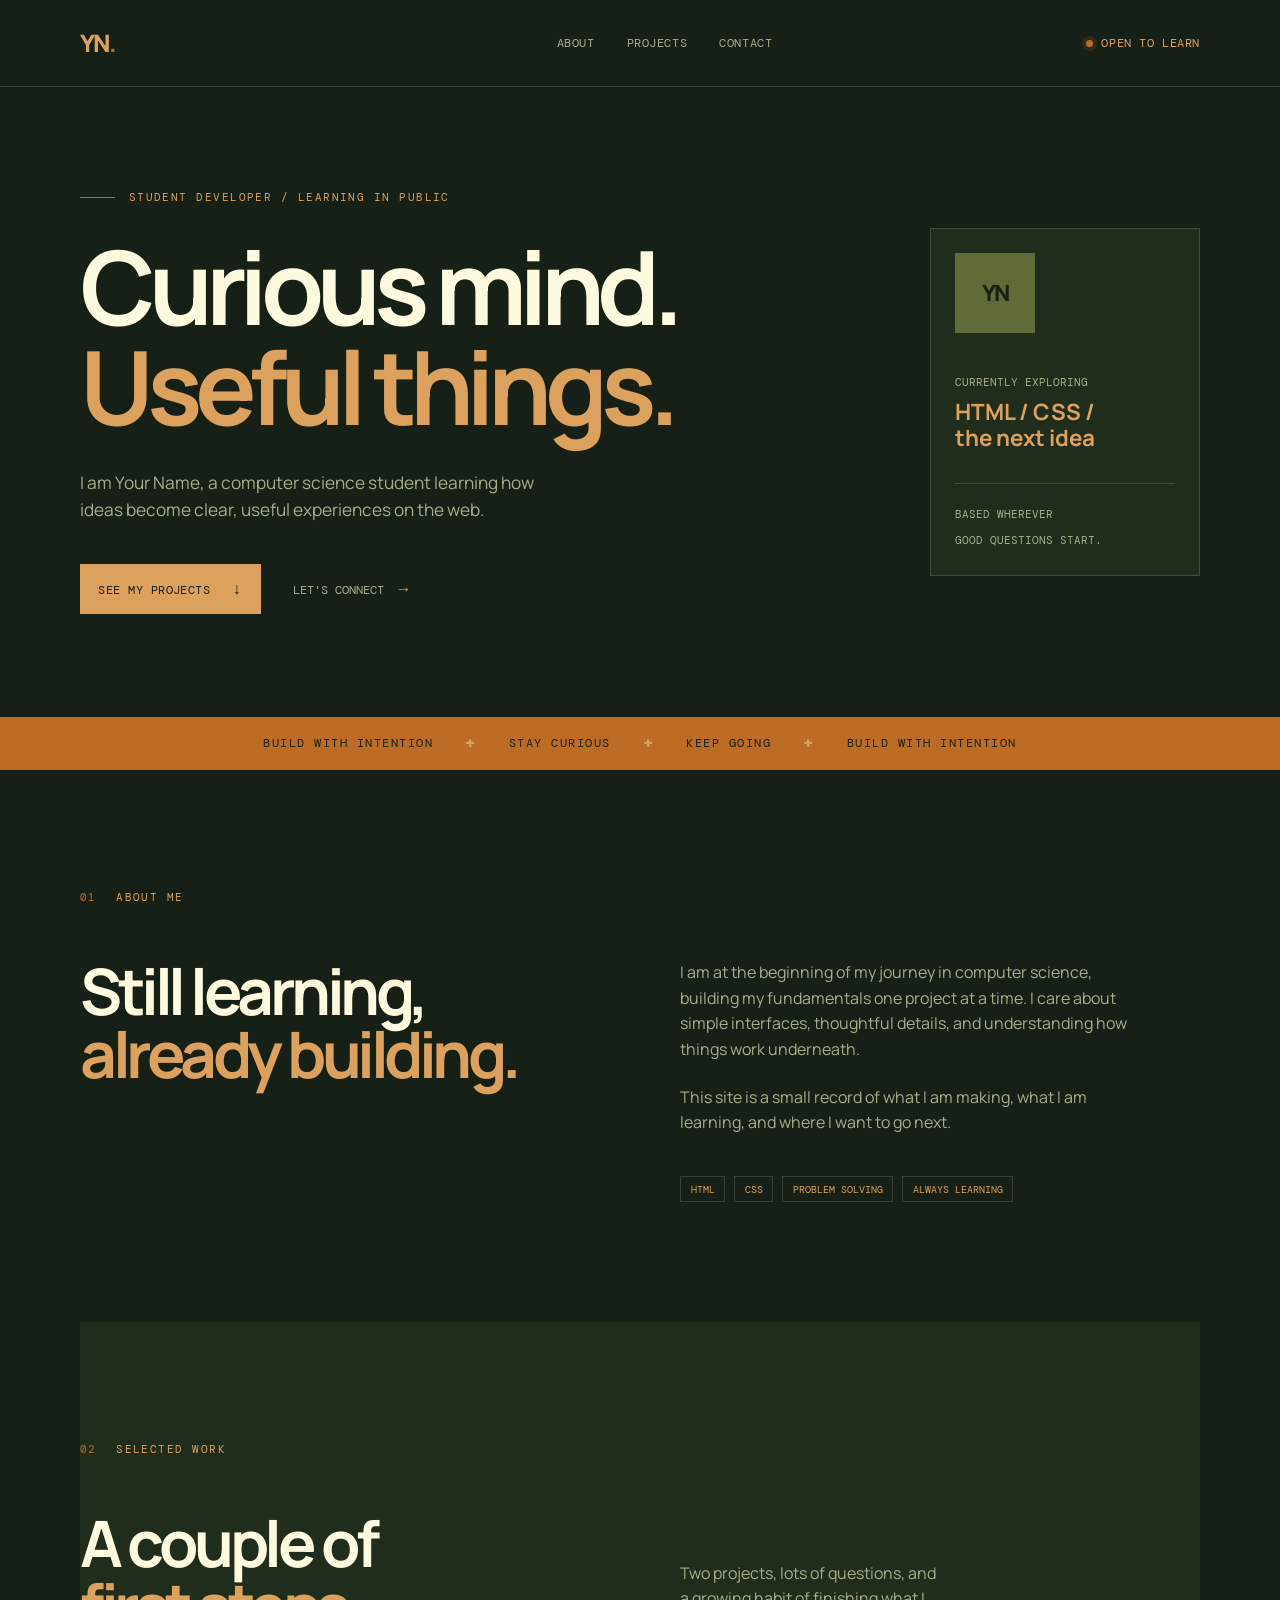
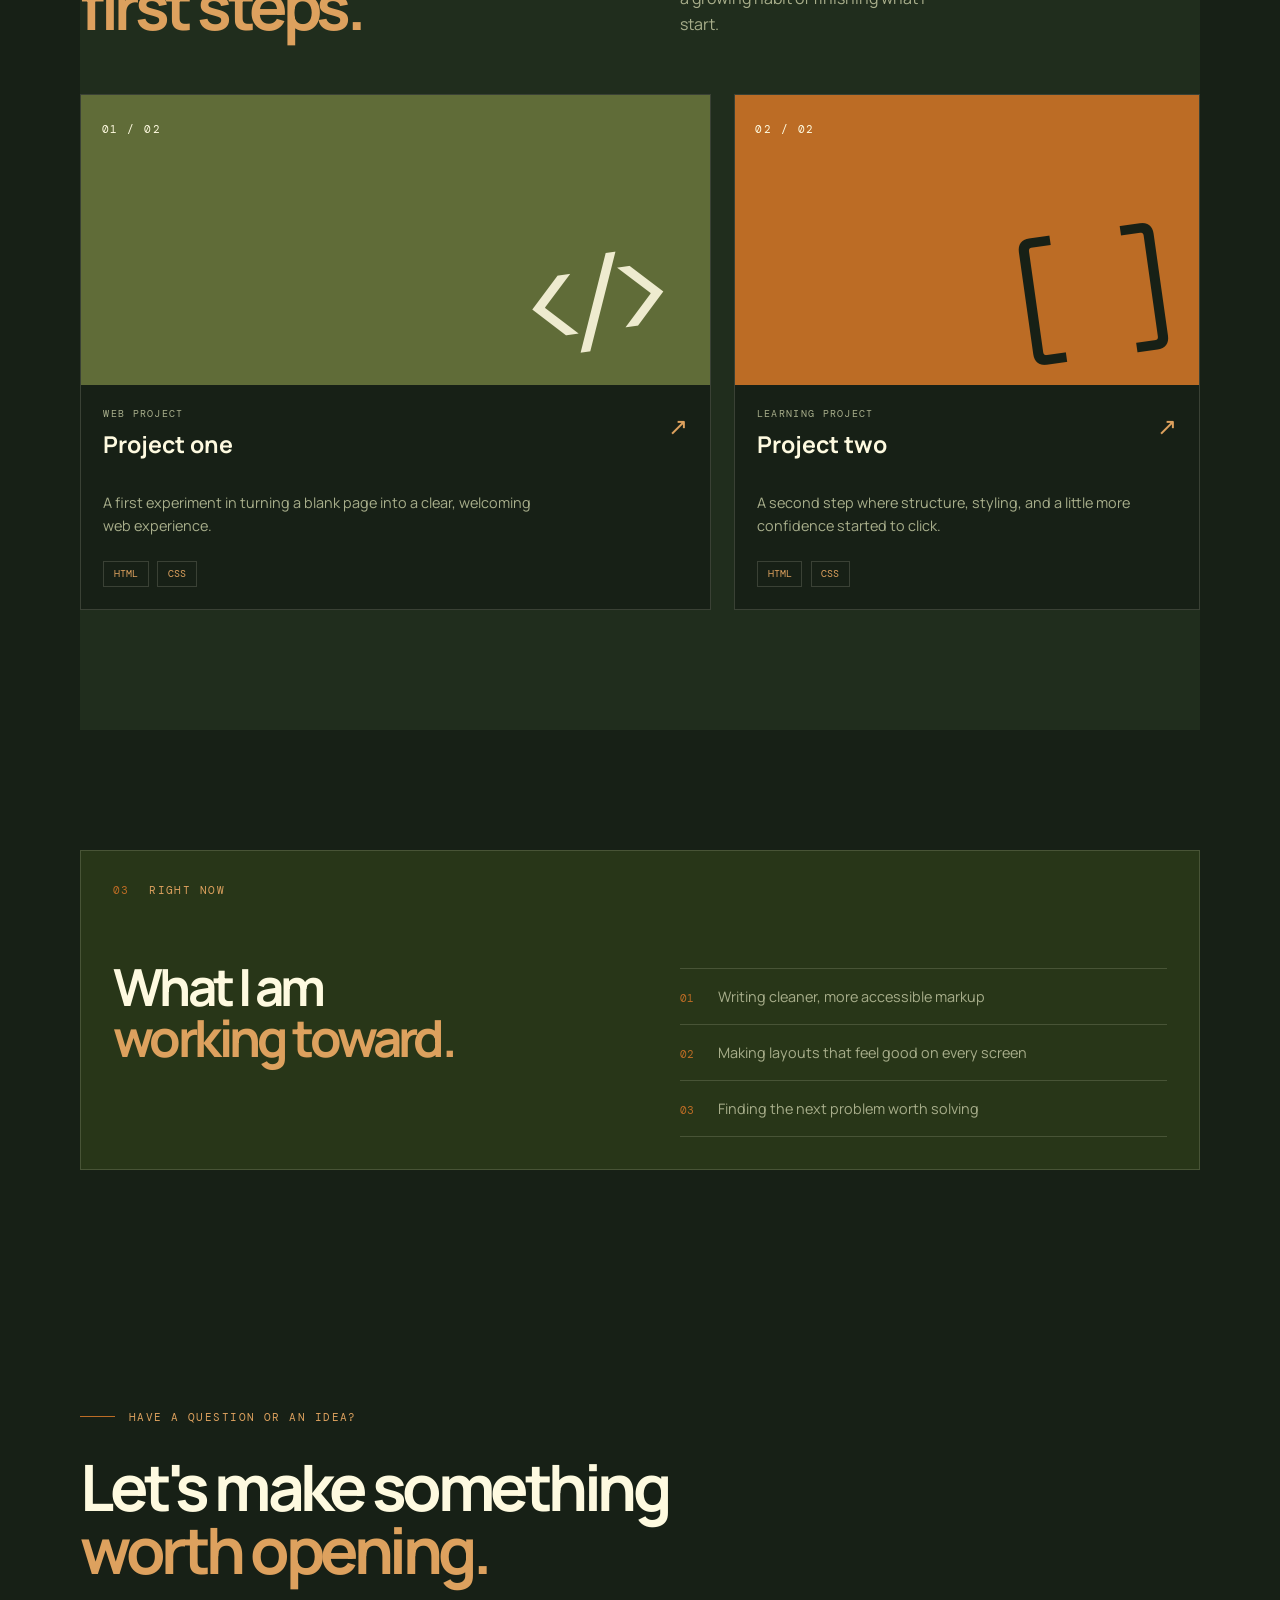
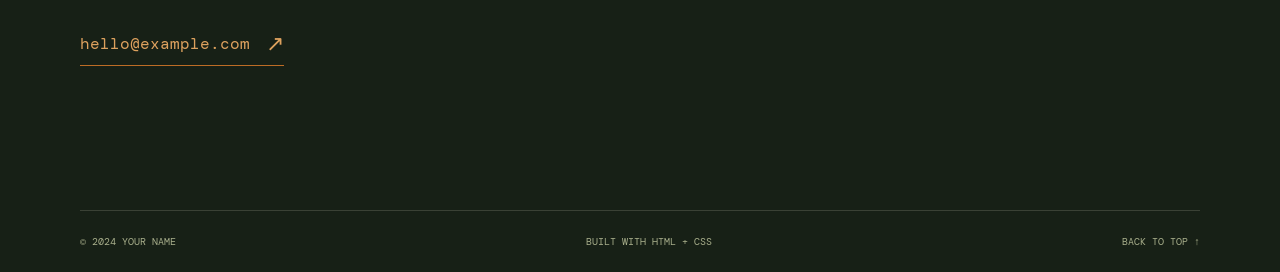
==== index.html @ 894575f8 "Initial commit" ====
<!DOCTYPE html>
<html lang="en">
<head>
    <meta charset="UTF-8">
    <meta name="viewport" content="width=device-width, initial-scale=1.0">
    <meta name="description" content="A student developer portfolio for learning in public and building thoughtful web projects.">
    <link rel="preconnect" href="https://fonts.googleapis.com">
    <link rel="preconnect" href="https://fonts.gstatic.com" crossorigin>
    <link href="https://fonts.googleapis.com/css2?family=DM+Mono:wght@400;500&family=Manrope:wght@400;500;600;700;800&display=swap" rel="stylesheet">
    <link rel="stylesheet" href="styles.css">
    <title>Your Name | Student Developer</title>
</head>
<body>
    <header class="site-header">
        <nav class="nav-shell" aria-label="Main navigation">
            <a class="wordmark" href="#top" aria-label="Back to the top">YN<span>.</span></a>
            <div class="nav-links">
                <a href="#about">About</a>
                <a href="#projects">Projects</a>
                <a href="#contact">Contact</a>
            </div>
            <a class="nav-status" href="#contact"><span></span> Open to learn</a>
        </nav>
    </header>

    <main id="top">
        <section class="hero section-shell" aria-labelledby="hero-title">
            <div class="hero-copy">
                <p class="eyebrow"><span class="eyebrow-line"></span> Student developer / learning in public</p>
                <h1 id="hero-title">Curious mind.<br><em>Useful things.</em></h1>
                <p class="hero-intro">I am Your Name, a computer science student learning how ideas become clear, useful experiences on the web.</p>
                <div class="hero-actions">
                    <a class="button button-primary" href="#projects">See my projects <span aria-hidden="true">&#8595;</span></a>
                    <a class="text-link" href="#contact">Let's connect <span aria-hidden="true">&#8594;</span></a>
                </div>
            </div>
            <div class="hero-aside" aria-label="A short introduction">
                <div class="hero-mark">YN</div>
                <p>Currently exploring</p>
                <strong>HTML / CSS /<br>the next idea</strong>
                <span class="aside-rule"></span>
                <small>Based wherever<br>good questions start.</small>
            </div>
        </section>

        <section class="marquee-band" aria-label="Skills and interests">
            <div class="marquee-content">
                <span>BUILD WITH INTENTION</span><b>+</b><span>STAY CURIOUS</span><b>+</b><span>KEEP GOING</span><b>+</b><span>BUILD WITH INTENTION</span>
            </div>
        </section>

        <section class="about section-shell section-spacing" id="about" aria-labelledby="about-title">
            <div class="section-label"><span>01</span><span>About me</span></div>
            <div class="about-grid">
                <h2 id="about-title">Still learning,<br><em>already building.</em></h2>
                <div class="about-body">
                    <p>I am at the beginning of my journey in computer science, building my fundamentals one project at a time. I care about simple interfaces, thoughtful details, and understanding how things work underneath.</p>
                    <p>This site is a small record of what I am making, what I am learning, and where I want to go next.</p>
                    <div class="skill-list" aria-label="Current skills">
                        <span>HTML</span><span>CSS</span><span>Problem solving</span><span>Always learning</span>
                    </div>
                </div>
            </div>
        </section>

        <section class="projects section-shell section-spacing" id="projects" aria-labelledby="projects-title">
            <div class="section-label"><span>02</span><span>Selected work</span></div>
            <div class="projects-heading">
                <h2 id="projects-title">A couple of<br><em>first steps.</em></h2>
                <p>Two projects, lots of questions, and a growing habit of finishing what I start.</p>
            </div>
            <div class="project-grid">
                <article class="project-card project-card-featured">
                    <div class="project-visual visual-one"><span class="visual-tag">01 / 02</span><span class="visual-symbol">&lt;/&gt;</span></div>
                    <div class="project-details">
                        <div><p class="project-type">Web project</p><h3>Project one</h3></div>
                        <span class="project-arrow" aria-hidden="true">&#8599;</span>
                        <p class="project-description">A first experiment in turning a blank page into a clear, welcoming web experience.</p>
                        <div class="project-tools"><span>HTML</span><span>CSS</span></div>
                    </div>
                </article>
                <article class="project-card">
                    <div class="project-visual visual-two"><span class="visual-tag">02 / 02</span><span class="visual-symbol">[ ]</span></div>
                    <div class="project-details">
                        <div><p class="project-type">Learning project</p><h3>Project two</h3></div>
                        <span class="project-arrow" aria-hidden="true">&#8599;</span>
                        <p class="project-description">A second step where structure, styling, and a little more confidence started to click.</p>
                        <div class="project-tools"><span>HTML</span><span>CSS</span></div>
                    </div>
                </article>
            </div>
        </section>

        <section class="now-section section-shell section-spacing" aria-labelledby="now-title">
            <div class="now-card">
                <div class="section-label"><span>03</span><span>Right now</span></div>
                <div class="now-content">
                    <h2 id="now-title">What I am<br><em>working toward.</em></h2>
                    <div class="now-list"><p><span>01</span> Writing cleaner, more accessible markup</p><p><span>02</span> Making layouts that feel good on every screen</p><p><span>03</span> Finding the next problem worth solving</p></div>
                </div>
            </div>
        </section>

        <section class="contact section-shell section-spacing" id="contact" aria-labelledby="contact-title">
            <p class="eyebrow"><span class="eyebrow-line"></span> Have a question or an idea?</p>
            <h2 id="contact-title">Let's make something<br><em>worth opening.</em></h2>
            <a class="contact-link" href="mailto:hello@example.com">hello@example.com <span aria-hidden="true">&#8599;</span></a>
        </section>
    </main>

    <footer class="site-footer section-shell">
        <span>&copy; 2024 Your Name</span><span>Built with HTML + CSS</span><a href="#top">Back to top &#8593;</a>
    </footer>
</body>
</html>
---- styles.css ----
:root {
    --forest-950: #172016;
    --forest-900: #202d1d;
    --forest-800: #283618;
    --olive: #606c38;
    --cream: #fefae0;
    --sand: #dda15e;
    --copper: #bc6c25;
    --muted: #a8ae8b;
    --line: rgba(254, 250, 224, 0.15);
    --display: "Manrope", sans-serif;
    --mono: "DM Mono", monospace;
}

* {
    box-sizing: border-box;
}

html {
    scroll-behavior: smooth;
}

body {
    margin: 0;
    color: var(--cream);
    background: var(--forest-950);
    font-family: var(--display);
    line-height: 1.6;
}

a {
    color: inherit;
    text-decoration: none;
}

.section-shell,
.nav-shell {
    width: min(1120px, calc(100% - 64px));
    margin: 0 auto;
}

.site-header {
    border-bottom: 1px solid var(--line);
}

.nav-shell {
    min-height: 86px;
    display: flex;
    align-items: center;
    justify-content: space-between;
}

.wordmark {
    color: var(--sand);
    font-size: 1.5rem;
    font-weight: 800;
    letter-spacing: -0.08em;
}

.wordmark span {
    color: var(--copper);
}

.nav-links {
    display: flex;
    gap: 2rem;
    margin-left: 8rem;
}

.nav-links a,
.nav-status {
    color: var(--muted);
    font: 0.72rem var(--mono);
    letter-spacing: 0.05em;
    text-transform: uppercase;
    transition: color 180ms ease;
}

.nav-links a:hover,
.nav-status:hover,
.text-link:hover {
    color: var(--sand);
}

.nav-status {
    display: flex;
    align-items: center;
    gap: 0.55rem;
    color: var(--sand);
}

.nav-status span {
    width: 7px;
    height: 7px;
    border-radius: 50%;
    background: var(--copper);
    box-shadow: 0 0 0 4px rgba(188, 108, 37, 0.15);
}

.hero {
    min-height: 630px;
    display: grid;
    grid-template-columns: 1fr 270px;
    align-items: center;
    gap: 4rem;
    padding-top: 5rem;
    padding-bottom: 5rem;
}

.eyebrow,
.section-label,
.project-type,
.visual-tag {
    color: var(--sand);
    font: 0.7rem var(--mono);
    letter-spacing: 0.13em;
    text-transform: uppercase;
}

.eyebrow {
    display: flex;
    align-items: center;
    gap: 0.85rem;
    margin: 0 0 2rem;
}

.eyebrow-line {
    display: inline-block;
    width: 35px;
    height: 1px;
    background: var(--copper);
}

h1,
h2,
h3,
p {
    margin-top: 0;
}

h1,
h2 {
    color: var(--cream);
    font-weight: 700;
    letter-spacing: -0.07em;
    line-height: 0.98;
}

h1 {
    max-width: 720px;
    margin-bottom: 2rem;
    font-size: clamp(3.8rem, 8vw, 7.7rem);
}

h1 em,
h2 em {
    color: var(--sand);
    font-style: normal;
}

.hero-intro {
    max-width: 465px;
    margin-bottom: 2.5rem;
    color: var(--muted);
    font-size: 1.08rem;
}

.hero-actions {
    display: flex;
    align-items: center;
    gap: 2rem;
}

.button {
    padding: 0.9rem 1.15rem;
    font: 0.72rem var(--mono);
    letter-spacing: 0.04em;
    text-transform: uppercase;
}

.button-primary {
    color: var(--forest-950);
    background: var(--sand);
    transition: background 180ms ease, transform 180ms ease;
}

.button-primary:hover {
    background: var(--cream);
    transform: translateY(-3px);
}

.button-primary span {
    margin-left: 0.9rem;
    font-size: 1rem;
}

.text-link {
    color: var(--muted);
    font: 0.72rem var(--mono);
    text-transform: uppercase;
}

.text-link span {
    margin-left: 0.5rem;
    color: var(--sand);
    font-size: 1rem;
}

.hero-aside {
    min-height: 300px;
    padding: 1.5rem;
    border: 1px solid var(--line);
    background: var(--forest-900);
    transform: rotate(0deg);
}

.hero-mark {
    display: grid;
    place-items: center;
    width: 80px;
    height: 80px;
    margin-bottom: 2.6rem;
    color: var(--forest-950);
    background: var(--olive);
    font-size: 1.4rem;
    font-weight: 800;
    letter-spacing: -0.1em;
}

.hero-aside p,
.hero-aside small {
    color: var(--muted);
    font: 0.68rem var(--mono);
    text-transform: uppercase;
}

.hero-aside strong {
    display: block;
    color: var(--sand);
    font-size: 1.4rem;
    line-height: 1.15;
}

.aside-rule {
    display: block;
    width: 100%;
    height: 1px;
    margin: 2rem 0 1rem;
    background: var(--line);
}

.marquee-band {
    overflow: hidden;
    padding: 1rem 0;
    color: var(--forest-950);
    background: var(--copper);
}

.marquee-content {
    display: flex;
    justify-content: center;
    align-items: center;
    gap: 2rem;
    white-space: nowrap;
    font: 0.72rem var(--mono);
    letter-spacing: 0.13em;
}

.marquee-content b {
    color: var(--sand);
    font-size: 1rem;
}

.section-spacing {
    padding-top: 7.5rem;
    padding-bottom: 7.5rem;
}

.section-label {
    display: flex;
    gap: 1.2rem;
    margin-bottom: 3.5rem;
}

.section-label span:first-child {
    color: var(--copper);
}

.about-grid,
.projects-heading,
.now-content {
    display: grid;
    grid-template-columns: 1fr 1fr;
    gap: 5rem;
}

h2 {
    margin-bottom: 0;
    font-size: clamp(2.8rem, 5vw, 5.2rem);
}

.about-body {
    max-width: 455px;
    color: var(--muted);
}

.about-body p {
    margin-bottom: 1.4rem;
}

.skill-list,
.project-tools {
    display: flex;
    flex-wrap: wrap;
    gap: 0.55rem;
    margin-top: 2.5rem;
}

.skill-list span,
.project-tools span {
    padding: 0.35rem 0.6rem;
    border: 1px solid var(--line);
    color: var(--sand);
    font: 0.65rem var(--mono);
    text-transform: uppercase;
}

.projects {
    background: var(--forest-900);
}

.projects-heading {
    align-items: end;
    margin-bottom: 3.5rem;
}

.projects-heading p {
    max-width: 260px;
    margin-bottom: 0;
    color: var(--muted);
}

.project-grid {
    display: grid;
    grid-template-columns: 1.15fr 0.85fr;
    gap: 1.4rem;
}

.project-card {
    border: 1px solid var(--line);
    background: var(--forest-950);
}

.project-visual {
    min-height: 290px;
    position: relative;
    padding: 1.3rem;
    overflow: hidden;
}

.visual-one {
    background: var(--olive);
}

.visual-two {
    background: var(--copper);
}

.visual-tag {
    color: var(--cream);
}

.visual-symbol {
    position: absolute;
    right: 9%;
    bottom: 3%;
    color: rgba(254, 250, 224, 0.9);
    font: 7rem var(--mono);
    letter-spacing: -0.2em;
    transform: rotate(-8deg);
}

.visual-two .visual-symbol {
    color: var(--forest-950);
    font-size: 8rem;
}

.project-details {
    display: grid;
    grid-template-columns: 1fr auto;
    gap: 0.5rem 1rem;
    padding: 1.4rem;
}

.project-type {
    margin-bottom: 0.4rem;
    color: var(--muted);
    font-size: 0.62rem;
}

.project-details h3 {
    margin-bottom: 0;
    font-size: 1.45rem;
}

.project-arrow {
    color: var(--sand);
    font-size: 1.5rem;
}

.project-description {
    grid-column: 1 / -1;
    max-width: 430px;
    margin: 1.2rem 0 0;
    color: var(--muted);
    font-size: 0.9rem;
}

.project-tools {
    grid-column: 1 / -1;
    margin-top: 1rem;
}

.now-card {
    padding: 2rem;
    border: 1px solid var(--line);
    background: var(--forest-800);
}

.now-card .section-label {
    margin-bottom: 4rem;
}

.now-content h2 {
    font-size: clamp(2.4rem, 4vw, 4rem);
}

.now-list {
    padding-top: 0.4rem;
}

.now-list p {
    padding: 1rem 0;
    margin-bottom: 0;
    border-bottom: 1px solid var(--line);
    color: var(--muted);
    font-size: 0.9rem;
}

.now-list p:first-child {
    border-top: 1px solid var(--line);
}

.now-list span {
    display: inline-block;
    width: 2.2rem;
    color: var(--copper);
    font: 0.7rem var(--mono);
}

.contact {
    padding-bottom: 9rem;
}

.contact h2 {
    max-width: 800px;
    margin-bottom: 3rem;
}

.contact-link {
    display: inline-flex;
    align-items: center;
    gap: 1rem;
    color: var(--sand);
    border-bottom: 1px solid var(--copper);
    font: 1rem var(--mono);
    padding-bottom: 0.4rem;
}

.contact-link span {
    font-size: 1.4rem;
}

.site-footer {
    display: flex;
    justify-content: space-between;
    padding-top: 1.5rem;
    padding-bottom: 1.5rem;
    border-top: 1px solid var(--line);
    color: var(--muted);
    font: 0.65rem var(--mono);
    text-transform: uppercase;
}

.site-footer a:hover {
    color: var(--sand);
}

@media (max-width: 700px) {

    .section-shell,
    .nav-shell {
        width: min(100% - 36px, 1120px);
    }

    .nav-shell {
        min-height: 72px;
    }

    .nav-links {
        gap: 1rem;
        margin-left: 0;
    }

    .nav-status {
        display: none;
    }

    .hero {
        min-height: auto;
        grid-template-columns: 1fr;
        gap: 3.5rem;
        padding-top: 5rem;
        padding-bottom: 5rem;
    }

    h1 {
        font-size: clamp(3.4rem, 16vw, 5.5rem);
    }

    .hero-intro {
        font-size: 1rem;
    }

    .hero-aside {
        width: min(100%, 270px);
        margin-left: auto;
    }

    .about-grid,
    .projects-heading,
    .now-content,
    .project-grid {
        grid-template-columns: 1fr;
        gap: 2.5rem;
    }

    .section-spacing {
        padding-top: 5rem;
        padding-bottom: 5rem;
    }

    .section-label {
        margin-bottom: 2.5rem;
    }

    .projects-heading {
        margin-bottom: 2.5rem;
    }

    .project-visual {
        min-height: 230px;
    }

    .visual-symbol {
        font-size: 5rem;
    }

    .now-card {
        padding: 1.3rem;
    }

    .now-card .section-label {
        margin-bottom: 3rem;
    }

    .contact {
        padding-bottom: 6rem;
    }

    .site-footer {
        gap: 1rem;
        flex-wrap: wrap;
    }
}
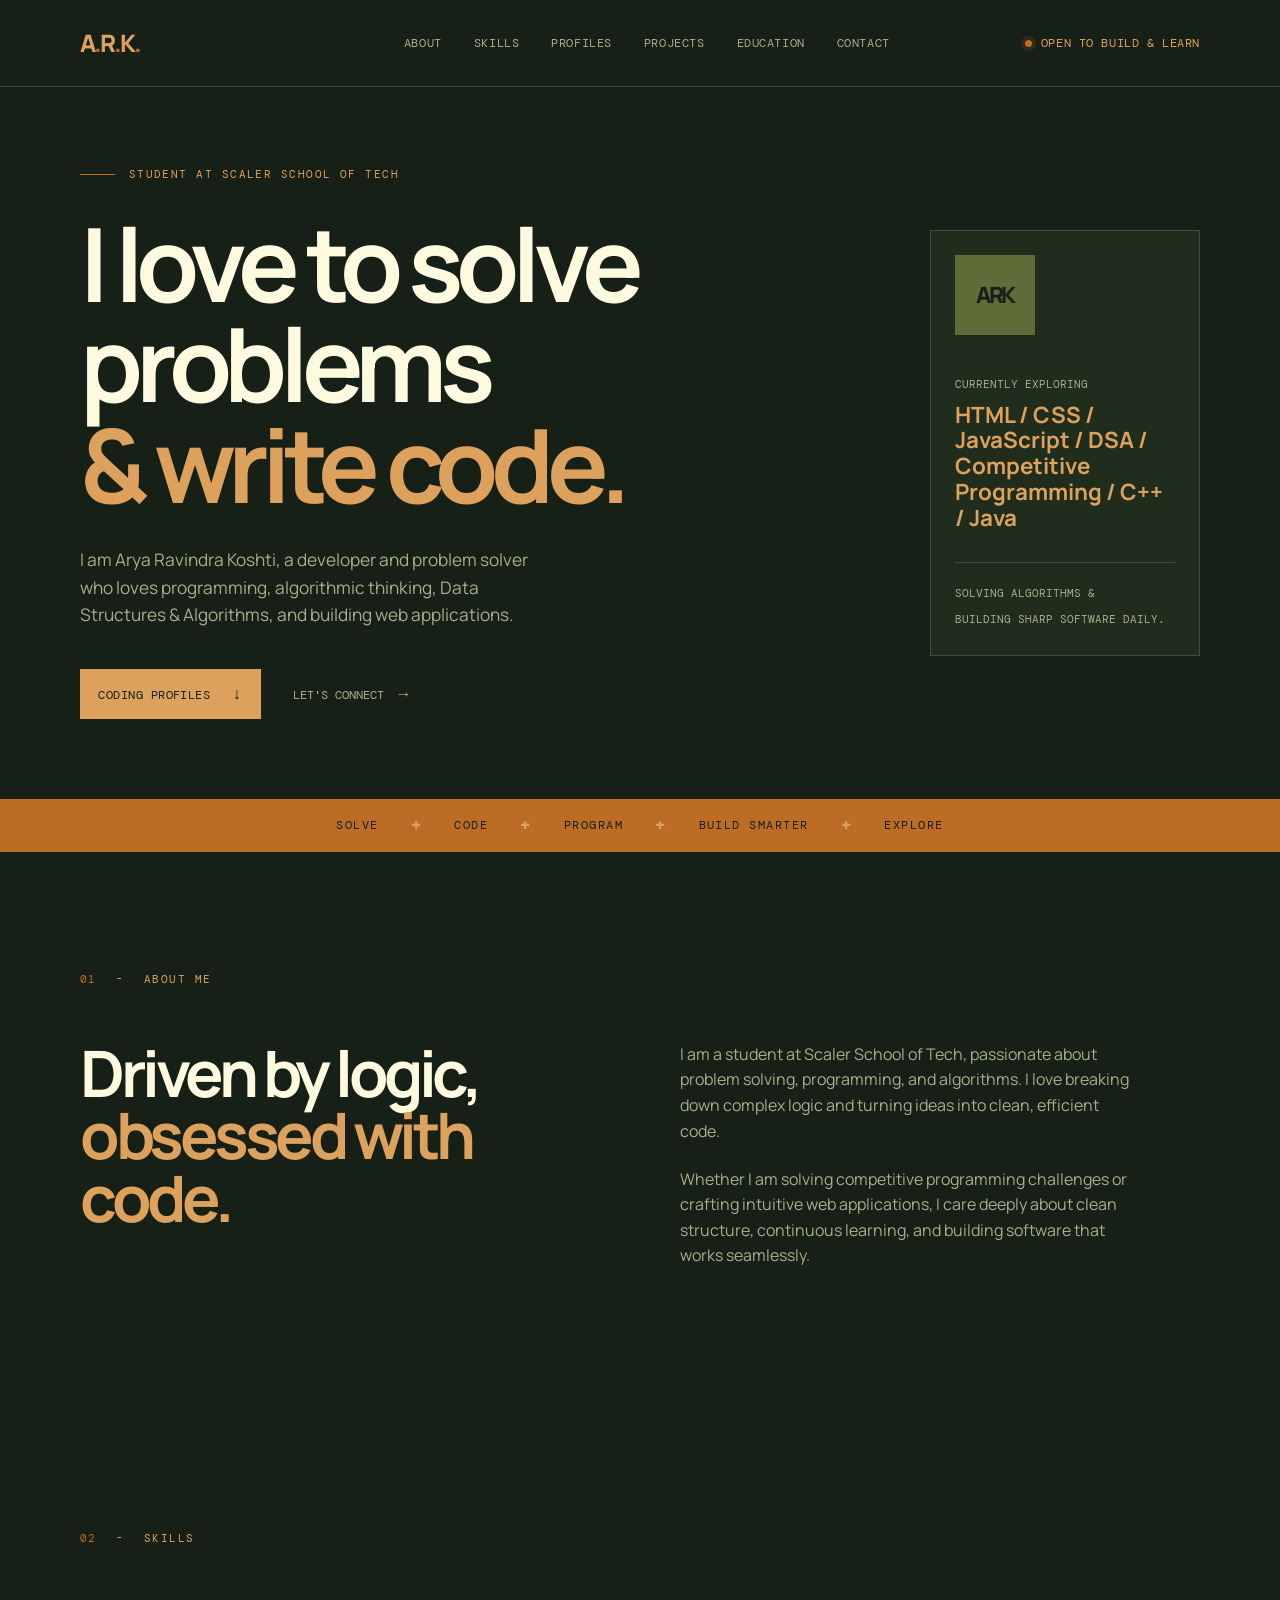
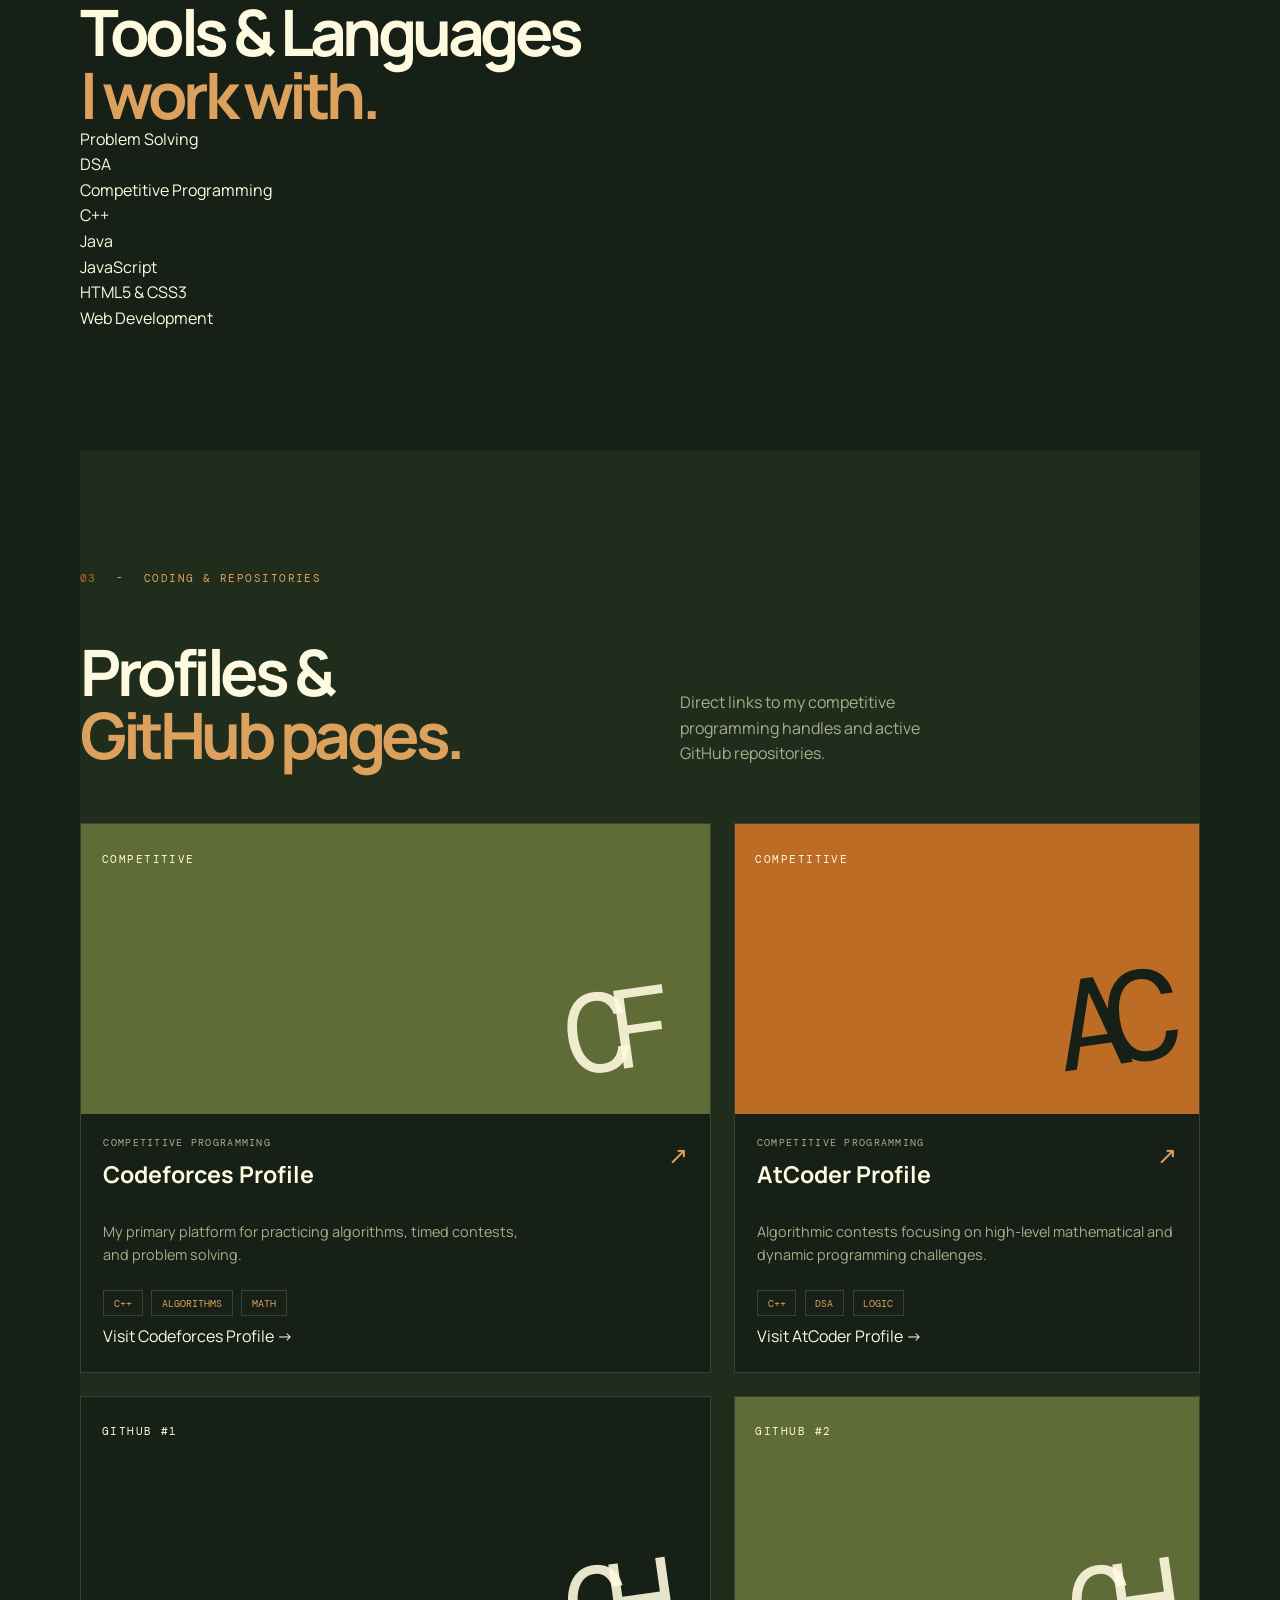
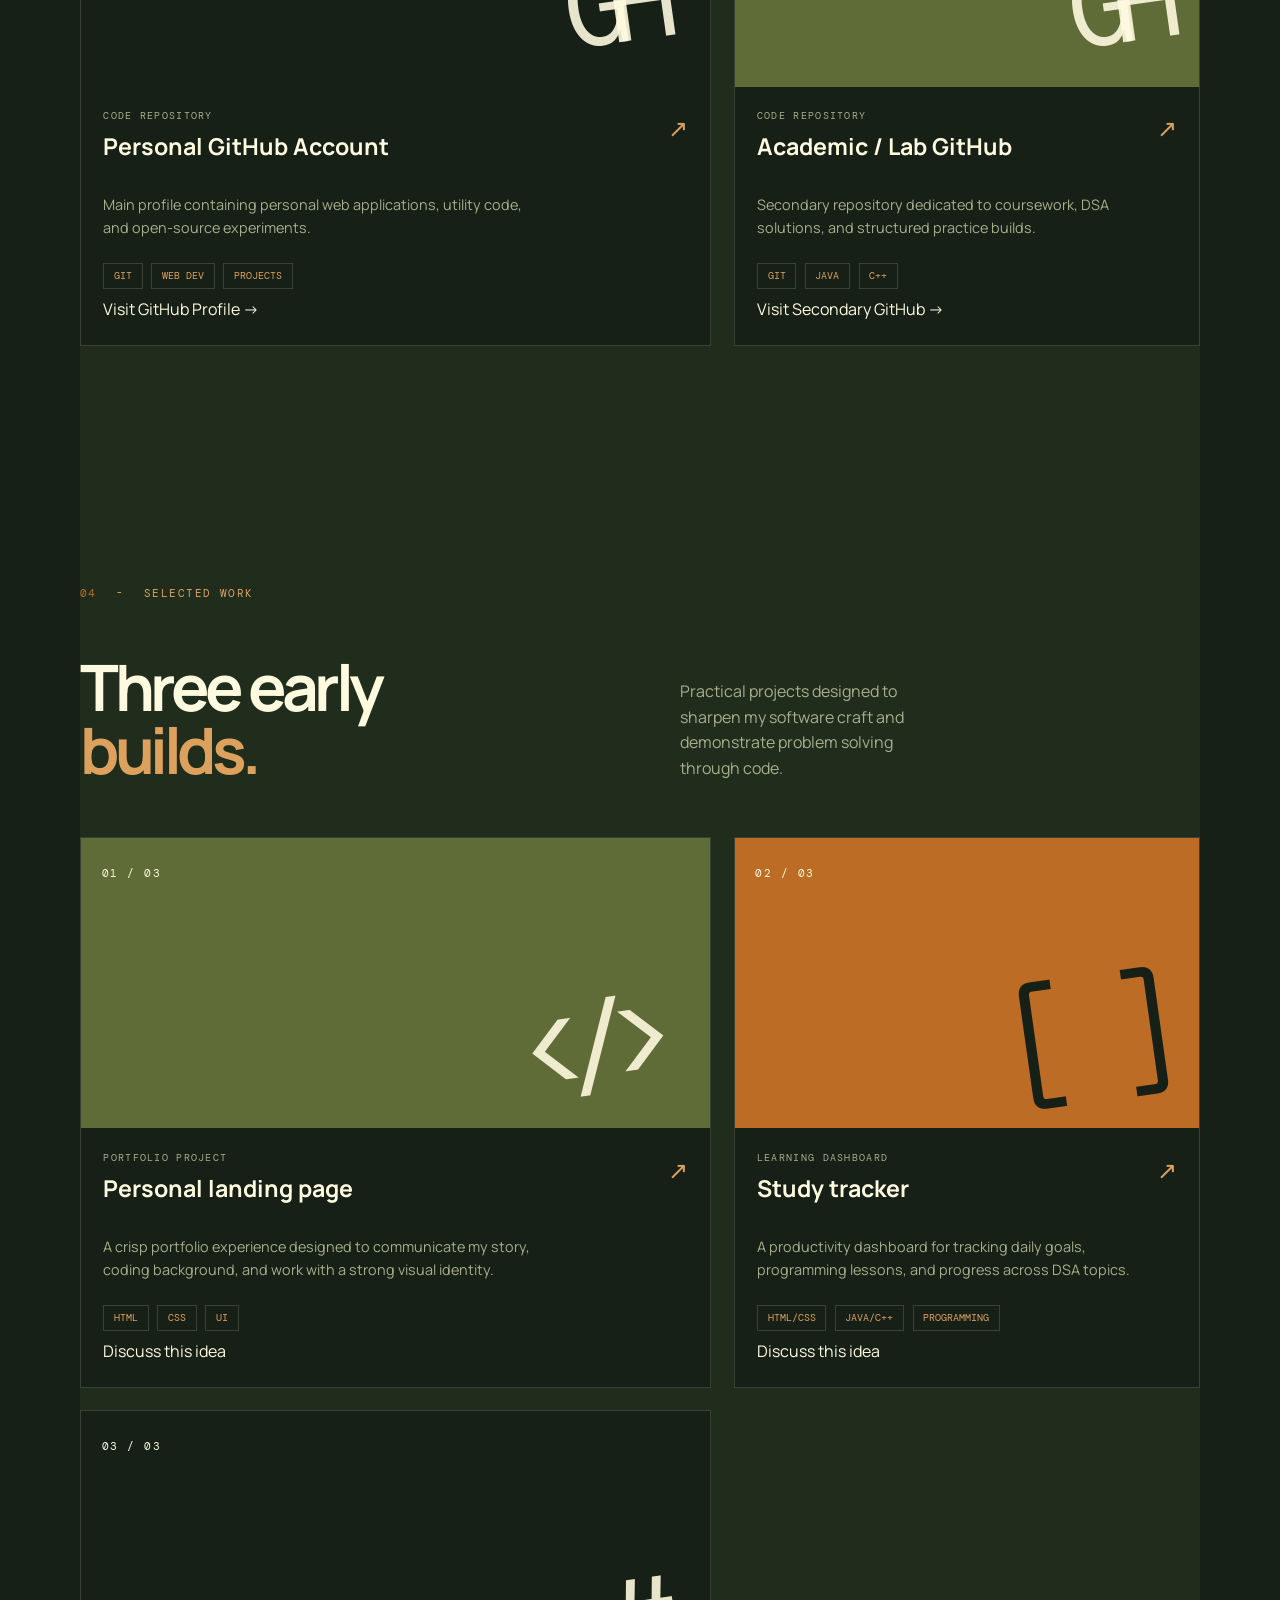
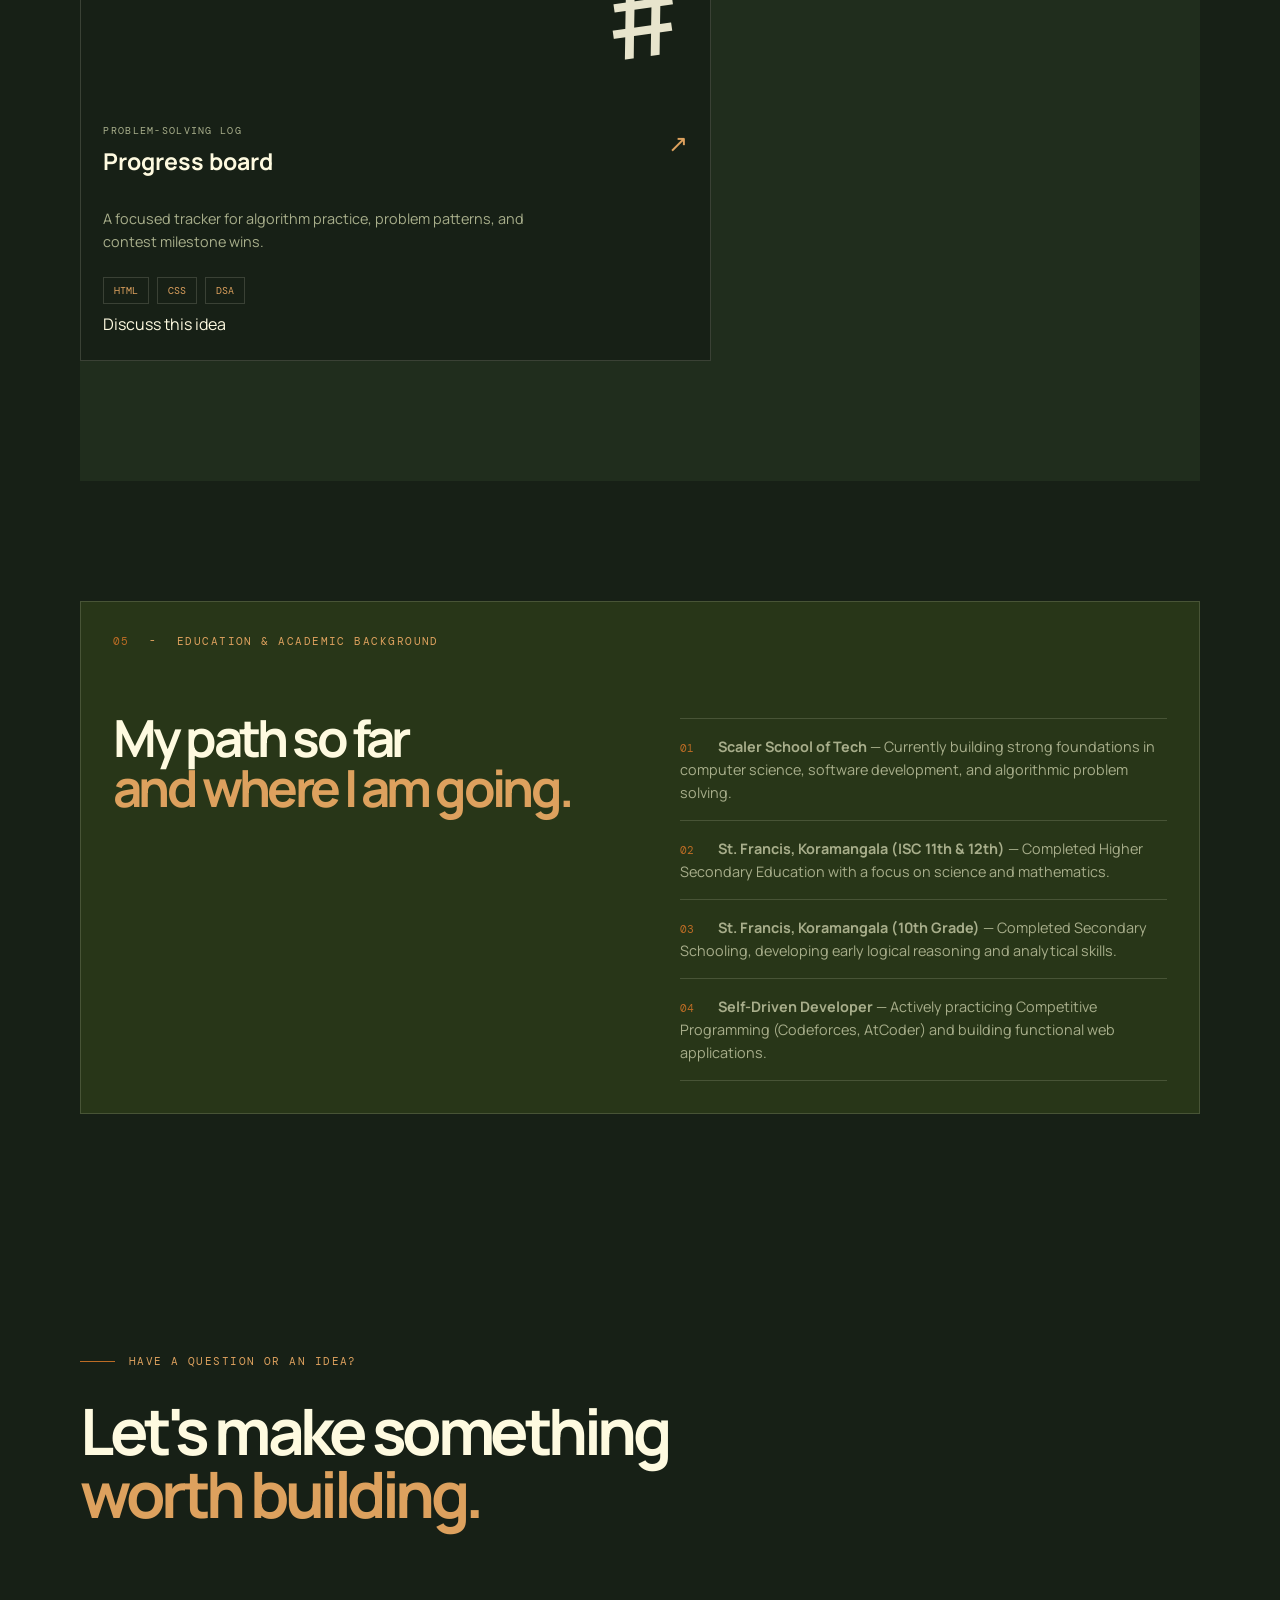
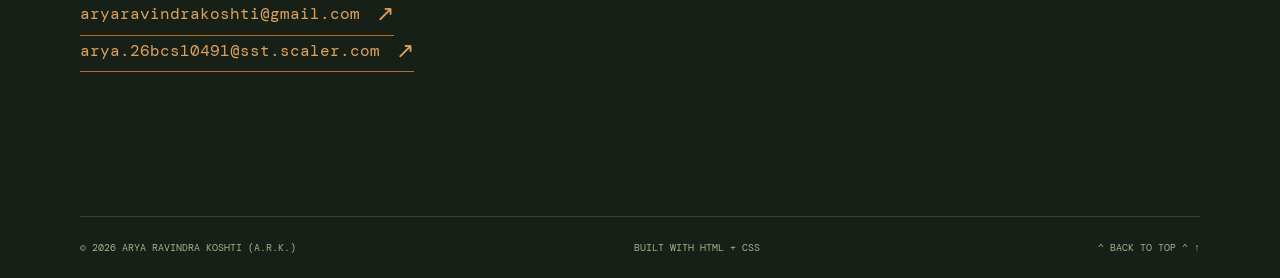
==== commit cc21afa5: "index.html changed" ====
--- a/index.html
+++ b/index.html
@@ -3,113 +3,252 @@
 <head>
     <meta charset="UTF-8">
     <meta name="viewport" content="width=device-width, initial-scale=1.0">
-    <meta name="description" content="A student developer portfolio for learning in public and building thoughtful web projects.">
+    <meta name="description" content="Arya Ravindra Koshti is a student at Scaler School of Tech, passionate about problem-solving, competitive programming, and web development.">
     <link rel="preconnect" href="https://fonts.googleapis.com">
     <link rel="preconnect" href="https://fonts.gstatic.com" crossorigin>
     <link href="https://fonts.googleapis.com/css2?family=DM+Mono:wght@400;500&family=Manrope:wght@400;500;600;700;800&display=swap" rel="stylesheet">
     <link rel="stylesheet" href="styles.css">
-    <title>Your Name | Student Developer</title>
+    <title>Arya Ravindra Koshti</title>
 </head>
 <body>
     <header class="site-header">
         <nav class="nav-shell" aria-label="Main navigation">
-            <a class="wordmark" href="#top" aria-label="Back to the top">YN<span>.</span></a>
+            <a class="wordmark" href="#top" aria-label="Back to the top">A<span>.</span>R<span>.</span>K<span>.</span></a>
             <div class="nav-links">
                 <a href="#about">About</a>
+                <a href="#skills">Skills</a>
+                <a href="#profiles">Profiles</a>
                 <a href="#projects">Projects</a>
+                <a href="#education">Education</a>
                 <a href="#contact">Contact</a>
             </div>
-            <a class="nav-status" href="#contact"><span></span> Open to learn</a>
+            <a class="nav-status" href="#contact"><span></span> Open to Build & Learn</a>
         </nav>
     </header>
 
     <main id="top">
         <section class="hero section-shell" aria-labelledby="hero-title">
             <div class="hero-copy">
-                <p class="eyebrow"><span class="eyebrow-line"></span> Student developer / learning in public</p>
-                <h1 id="hero-title">Curious mind.<br><em>Useful things.</em></h1>
-                <p class="hero-intro">I am Your Name, a computer science student learning how ideas become clear, useful experiences on the web.</p>
+                <p class="eyebrow"><span class="eyebrow-line"></span> Student at Scaler School of Tech</p>
+                <h1 id="hero-title">I love to solve problems<br><em>&amp; write code.</em></h1>
+                <p class="hero-intro">I am Arya Ravindra Koshti, a developer and problem solver who loves programming, algorithmic thinking, Data Structures & Algorithms, and building web applications.</p>
                 <div class="hero-actions">
-                    <a class="button button-primary" href="#projects">See my projects <span aria-hidden="true">&#8595;</span></a>
+                    <a class="button button-primary" href="#profiles">Coding profiles <span aria-hidden="true">&#8595;</span></a>
                     <a class="text-link" href="#contact">Let's connect <span aria-hidden="true">&#8594;</span></a>
                 </div>
             </div>
             <div class="hero-aside" aria-label="A short introduction">
-                <div class="hero-mark">YN</div>
+                <div class="hero-mark">ARK</div>
                 <p>Currently exploring</p>
-                <strong>HTML / CSS /<br>the next idea</strong>
+                <strong>HTML / CSS /<br>JavaScript / DSA / Competitive Programming / C++ / Java</strong>
                 <span class="aside-rule"></span>
-                <small>Based wherever<br>good questions start.</small>
+                <small>Solving algorithms &amp;<br>building sharp software daily.</small>
             </div>
         </section>
 
         <section class="marquee-band" aria-label="Skills and interests">
             <div class="marquee-content">
-                <span>BUILD WITH INTENTION</span><b>+</b><span>STAY CURIOUS</span><b>+</b><span>KEEP GOING</span><b>+</b><span>BUILD WITH INTENTION</span>
+                <span>SOLVE</span><b>+</b><span>CODE</span><b>+</b><span>PROGRAM</span><b>+</b><span>BUILD SMARTER</span><b>+</b><span>EXPLORE</span>
             </div>
         </section>
 
         <section class="about section-shell section-spacing" id="about" aria-labelledby="about-title">
-            <div class="section-label"><span>01</span><span>About me</span></div>
+            <div class="section-label"><span>01</span> - <span>About me</span></div>
             <div class="about-grid">
-                <h2 id="about-title">Still learning,<br><em>already building.</em></h2>
+                <h2 id="about-title">Driven by logic,<br><em>obsessed with code.</em></h2>
                 <div class="about-body">
-                    <p>I am at the beginning of my journey in computer science, building my fundamentals one project at a time. I care about simple interfaces, thoughtful details, and understanding how things work underneath.</p>
-                    <p>This site is a small record of what I am making, what I am learning, and where I want to go next.</p>
-                    <div class="skill-list" aria-label="Current skills">
-                        <span>HTML</span><span>CSS</span><span>Problem solving</span><span>Always learning</span>
-                    </div>
+                    <p>I am a student at Scaler School of Tech, passionate about problem solving, programming, and algorithms. I love breaking down complex logic and turning ideas into clean, efficient code.</p>
+                    <p>Whether I am solving competitive programming challenges or crafting intuitive web applications, I care deeply about clean structure, continuous learning, and building software that works seamlessly.</p>
                 </div>
             </div>
         </section>
 
+        <section class="skills section-shell section-spacing" id="skills" aria-labelledby="skills-title">
+            <div class="section-label"><span>02</span> - <span>Skills</span></div>
+            <div class="skills-heading">
+                <h2 id="skills-title">Tools &amp; Languages<br><em>I work with.</em></h2>
+            </div>
+            <div class="skills-grid" aria-label="Core skills">
+                <div class="skill-card"><span>Problem Solving</span></div>
+                <div class="skill-card"><span>DSA</span></div>
+                <div class="skill-card"><span>Competitive Programming</span></div>
+                <div class="skill-card"><span>C++</span></div>
+                <div class="skill-card"><span>Java</span></div>
+                <div class="skill-card"><span>JavaScript</span></div>
+                <div class="skill-card"><span>HTML5 &amp; CSS3</span></div>
+                <div class="skill-card"><span>Web Development</span></div>
+            </div>
+        </section>
+
+        <!-- NEW CODING PROFILES SECTION -->
+        <section class="projects section-shell section-spacing" id="profiles" aria-labelledby="profiles-title">
+            <div class="section-label"><span>03</span> - <span>Coding &amp; Repositories</span></div>
+            <div class="projects-heading">
+                <h2 id="profiles-title">Profiles &amp;<br><em>GitHub pages.</em></h2>
+                <p>Direct links to my competitive programming handles and active GitHub repositories.</p>
+            </div>
+            <div class="project-grid">
+                <!-- Codeforces Card -->
+                <article class="project-card">
+                    <div class="project-visual visual-one">
+                        <span class="visual-tag">Competitive</span>
+                        <span class="visual-symbol">CF</span>
+                    </div>
+                    <div class="project-details">
+                        <div>
+                            <p class="project-type">Competitive Programming</p>
+                            <h3>Codeforces Profile</h3>
+                        </div>
+                        <span class="project-arrow" aria-hidden="true">&#8599;</span>
+                        <p class="project-description">My primary platform for practicing algorithms, timed contests, and problem solving.</p>
+                        <div class="project-tools"><span>C++</span><span>Algorithms</span><span>Math</span></div>
+                        <a class="project-link" href="https://codeforces.com/profile/your_username" target="_blank" rel="noopener noreferrer">Visit Codeforces Profile &rarr;</a>
+                    </div>
+                </article>
+
+                <!-- AtCoder Card -->
+                <article class="project-card">
+                    <div class="project-visual visual-two">
+                        <span class="visual-tag">Competitive</span>
+                        <span class="visual-symbol">AC</span>
+                    </div>
+                    <div class="project-details">
+                        <div>
+                            <p class="project-type">Competitive Programming</p>
+                            <h3>AtCoder Profile</h3>
+                        </div>
+                        <span class="project-arrow" aria-hidden="true">&#8599;</span>
+                        <p class="project-description">Algorithmic contests focusing on high-level mathematical and dynamic programming challenges.</p>
+                        <div class="project-tools"><span>C++</span><span>DSA</span><span>Logic</span></div>
+                        <a class="project-link" href="https://atcoder.jp/users/your_username" target="_blank" rel="noopener noreferrer">Visit AtCoder Profile &rarr;</a>
+                    </div>
+                </article>
+
+                <!-- GitHub Main Card -->
+                <article class="project-card">
+                    <div class="project-visual visual-three">
+                        <span class="visual-tag">GitHub #1</span>
+                        <span class="visual-symbol">GH</span>
+                    </div>
+                    <div class="project-details">
+                        <div>
+                            <p class="project-type">Code Repository</p>
+                            <h3>Personal GitHub Account</h3>
+                        </div>
+                        <span class="project-arrow" aria-hidden="true">&#8599;</span>
+                        <p class="project-description">Main profile containing personal web applications, utility code, and open-source experiments.</p>
+                        <div class="project-tools"><span>Git</span><span>Web Dev</span><span>Projects</span></div>
+                        <a class="project-link" href="https://github.com/your_username_1" target="_blank" rel="noopener noreferrer">Visit GitHub Profile &rarr;</a>
+                    </div>
+                </article>
+
+                <!-- GitHub Secondary Card -->
+                <article class="project-card">
+                    <div class="project-visual visual-one">
+                        <span class="visual-tag">GitHub #2</span>
+                        <span class="visual-symbol">GH</span>
+                    </div>
+                    <div class="project-details">
+                        <div>
+                            <p class="project-type">Code Repository</p>
+                            <h3>Academic / Lab GitHub</h3>
+                        </div>
+                        <span class="project-arrow" aria-hidden="true">&#8599;</span>
+                        <p class="project-description">Secondary repository dedicated to coursework, DSA solutions, and structured practice builds.</p>
+                        <div class="project-tools"><span>Git</span><span>Java</span><span>C++</span></div>
+                        <a class="project-link" href="https://github.com/your_username_2" target="_blank" rel="noopener noreferrer">Visit Secondary GitHub &rarr;</a>
+                    </div>
+                </article>
+            </div>
+        </section>
+
         <section class="projects section-shell section-spacing" id="projects" aria-labelledby="projects-title">
-            <div class="section-label"><span>02</span><span>Selected work</span></div>
+            <div class="section-label"><span>04</span> - <span>Selected work</span></div>
             <div class="projects-heading">
-                <h2 id="projects-title">A couple of<br><em>first steps.</em></h2>
-                <p>Two projects, lots of questions, and a growing habit of finishing what I start.</p>
+                <h2 id="projects-title">Three early<br><em>builds.</em></h2>
+                <p>Practical projects designed to sharpen my software craft and demonstrate problem solving through code.</p>
             </div>
             <div class="project-grid">
                 <article class="project-card project-card-featured">
-                    <div class="project-visual visual-one"><span class="visual-tag">01 / 02</span><span class="visual-symbol">&lt;/&gt;</span></div>
-                    <div class="project-details">
-                        <div><p class="project-type">Web project</p><h3>Project one</h3></div>
-                        <span class="project-arrow" aria-hidden="true">&#8599;</span>
-                        <p class="project-description">A first experiment in turning a blank page into a clear, welcoming web experience.</p>
-                        <div class="project-tools"><span>HTML</span><span>CSS</span></div>
-                    </div>
-                </article>
-                <article class="project-card">
-                    <div class="project-visual visual-two"><span class="visual-tag">02 / 02</span><span class="visual-symbol">[ ]</span></div>
-                    <div class="project-details">
-                        <div><p class="project-type">Learning project</p><h3>Project two</h3></div>
-                        <span class="project-arrow" aria-hidden="true">&#8599;</span>
-                        <p class="project-description">A second step where structure, styling, and a little more confidence started to click.</p>
-                        <div class="project-tools"><span>HTML</span><span>CSS</span></div>
-                    </div>
-                </article>
-            </div>
-        </section>
-
-        <section class="now-section section-shell section-spacing" aria-labelledby="now-title">
+                    <div class="project-visual visual-one">
+                        <span class="visual-tag">01 / 03</span>
+                        <span class="visual-symbol">&lt;/&gt;</span>
+                    </div>
+                    <div class="project-details">
+                        <div>
+                            <p class="project-type">Portfolio project</p>
+                            <h3>Personal landing page</h3>
+                        </div>
+                        <span class="project-arrow" aria-hidden="true">&#8599;</span>
+                        <p class="project-description">A crisp portfolio experience designed to communicate my story, coding background, and work with a strong visual identity.</p>
+                        <div class="project-tools"><span>HTML</span><span>CSS</span><span>UI</span></div>
+                        <a class="project-link" href="#contact">Discuss this idea</a>
+                    </div>
+                </article>
+
+                <article class="project-card">
+                    <div class="project-visual visual-two">
+                        <span class="visual-tag">02 / 03</span>
+                        <span class="visual-symbol">[ ]</span>
+                    </div>
+                    <div class="project-details">
+                        <div>
+                            <p class="project-type">Learning dashboard</p>
+                            <h3>Study tracker</h3>
+                        </div>
+                        <span class="project-arrow" aria-hidden="true">&#8599;</span>
+                        <p class="project-description">A productivity dashboard for tracking daily goals, programming lessons, and progress across DSA topics.</p>
+                        <div class="project-tools"><span>HTML/CSS</span><span>Java/C++</span><span>Programming</span></div>
+                        <a class="project-link" href="#contact">Discuss this idea</a>
+                    </div>
+                </article>
+
+                <article class="project-card">
+                    <div class="project-visual visual-three">
+                        <span class="visual-tag">03 / 03</span>
+                        <span class="visual-symbol">#</span>
+                    </div>
+                    <div class="project-details">
+                        <div>
+                            <p class="project-type">Problem-solving log</p>
+                            <h3>Progress board</h3>
+                        </div>
+                        <span class="project-arrow" aria-hidden="true">&#8599;</span>
+                        <p class="project-description">A focused tracker for algorithm practice, problem patterns, and contest milestone wins.</p>
+                        <div class="project-tools"><span>HTML</span><span>CSS</span><span>DSA</span></div>
+                        <a class="project-link" href="#contact">Discuss this idea</a>
+                    </div>
+                </article>
+            </div>
+        </section>
+
+        <!-- UPDATED EDUCATION SECTION -->
+        <section class="now-section section-shell section-spacing" id="education" aria-labelledby="education-title">
             <div class="now-card">
-                <div class="section-label"><span>03</span><span>Right now</span></div>
+                <div class="section-label"><span>05</span> - <span>Education &amp; Academic Background</span></div>
                 <div class="now-content">
-                    <h2 id="now-title">What I am<br><em>working toward.</em></h2>
-                    <div class="now-list"><p><span>01</span> Writing cleaner, more accessible markup</p><p><span>02</span> Making layouts that feel good on every screen</p><p><span>03</span> Finding the next problem worth solving</p></div>
+                    <h2 id="education-title">My path so far<br><em>and where I am going.</em></h2>
+                    <div class="now-list">
+                        <p><span>01</span> <strong>Scaler School of Tech</strong> — Currently building strong foundations in computer science, software development, and algorithmic problem solving.</p>
+                        <p><span>02</span> <strong>St. Francis, Koramangala (ISC 11th &amp; 12th)</strong> — Completed Higher Secondary Education with a focus on science and mathematics.</p>
+                        <p><span>03</span> <strong>St. Francis, Koramangala (10th Grade)</strong> — Completed Secondary Schooling, developing early logical reasoning and analytical skills.</p>
+                        <p><span>04</span> <strong>Self-Driven Developer</strong> — Actively practicing Competitive Programming (Codeforces, AtCoder) and building functional web applications.</p>
+                    </div>
                 </div>
             </div>
         </section>
 
         <section class="contact section-shell section-spacing" id="contact" aria-labelledby="contact-title">
             <p class="eyebrow"><span class="eyebrow-line"></span> Have a question or an idea?</p>
-            <h2 id="contact-title">Let's make something<br><em>worth opening.</em></h2>
-            <a class="contact-link" href="mailto:hello@example.com">hello@example.com <span aria-hidden="true">&#8599;</span></a>
+            <h2 id="contact-title">Let's make something<br><em>worth building.</em></h2><br>
+            <a class="contact-link" href="mailto:aryaravindrakoshti@gmail.com">aryaravindrakoshti@gmail.com <span aria-hidden="true">&#8599;</span></a>
+            <br>
+            <a class="contact-link" href="mailto:arya.26bcs10491@sst.scaler.com">arya.26bcs10491@sst.scaler.com <span aria-hidden="true">&#8599;</span></a>
         </section>
     </main>
 
     <footer class="site-footer section-shell">
-        <span>&copy; 2024 Your Name</span><span>Built with HTML + CSS</span><a href="#top">Back to top &#8593;</a>
+        <span>&copy; 2026 Arya Ravindra Koshti (A.R.K.)</span><span>Built with HTML + CSS</span><a href="#top">^ Back to top ^ &#8593;</a>
     </footer>
 </body>
-</html>+</html>
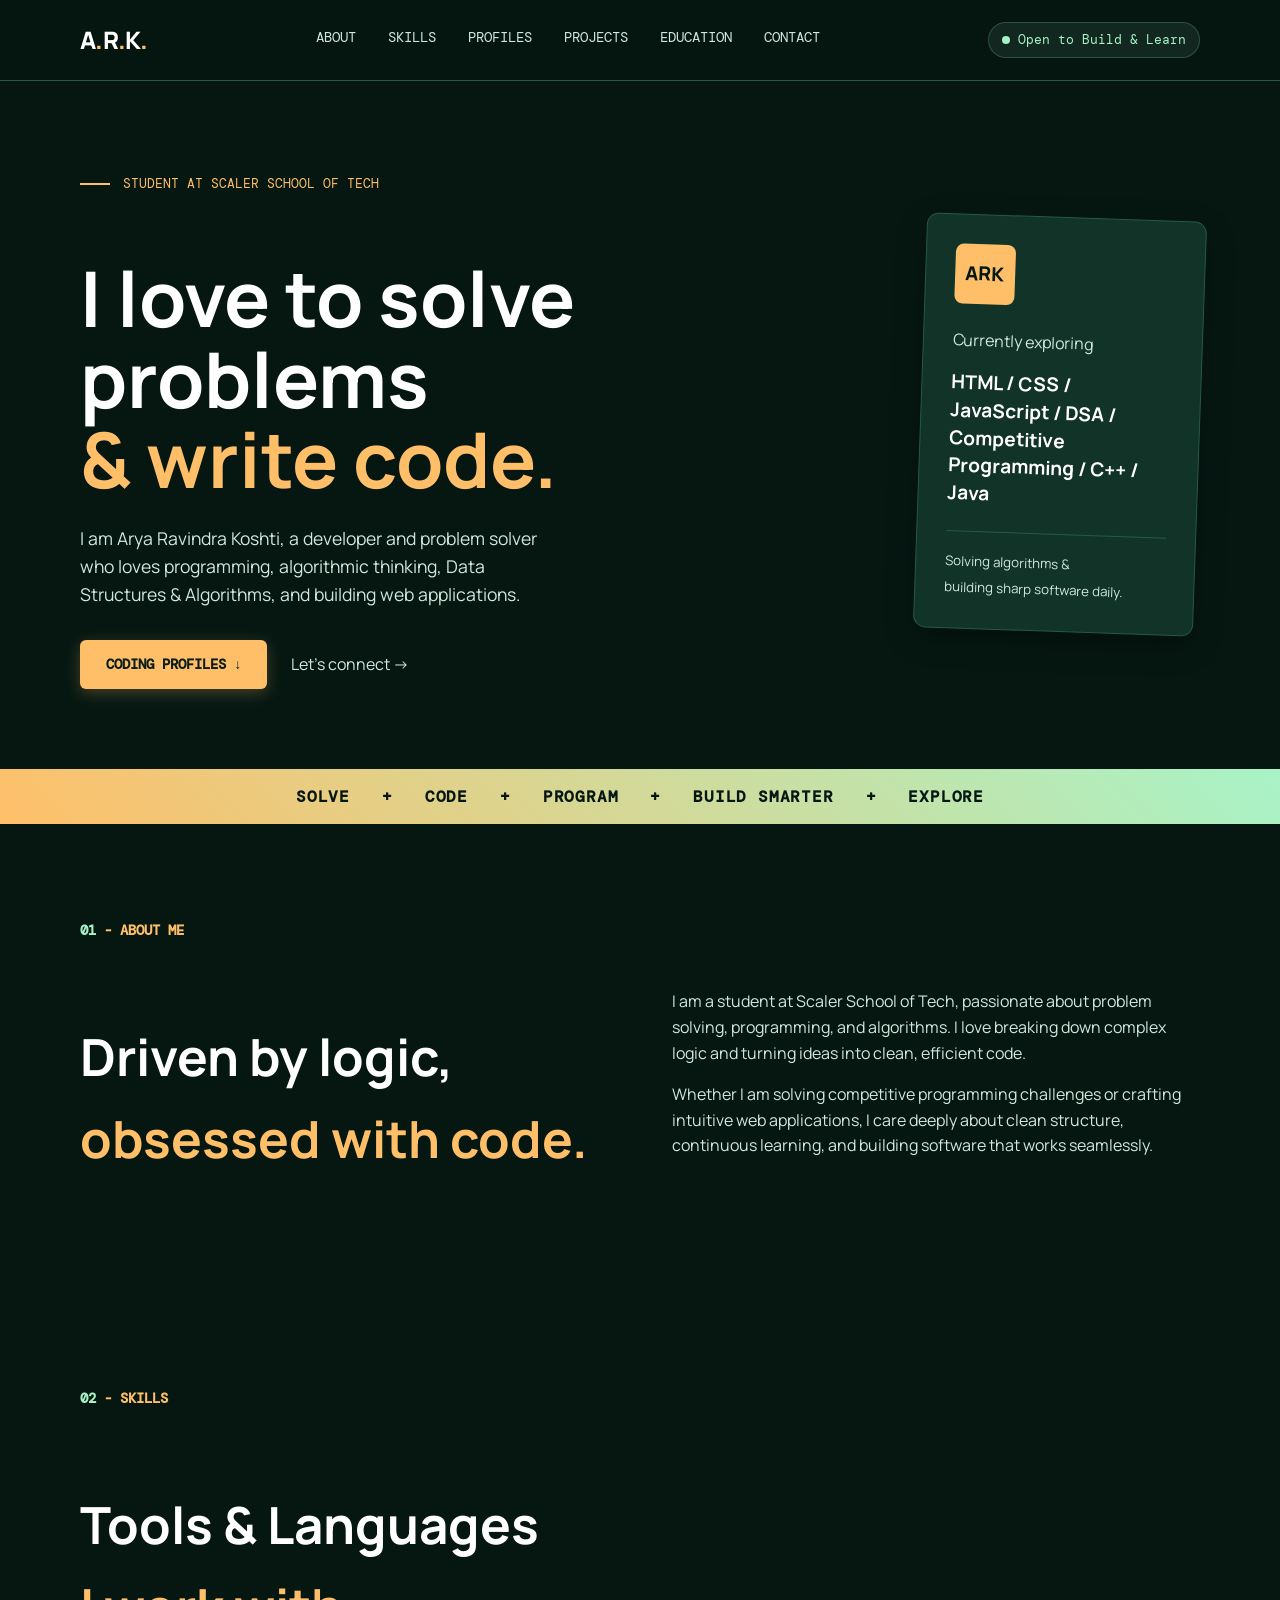
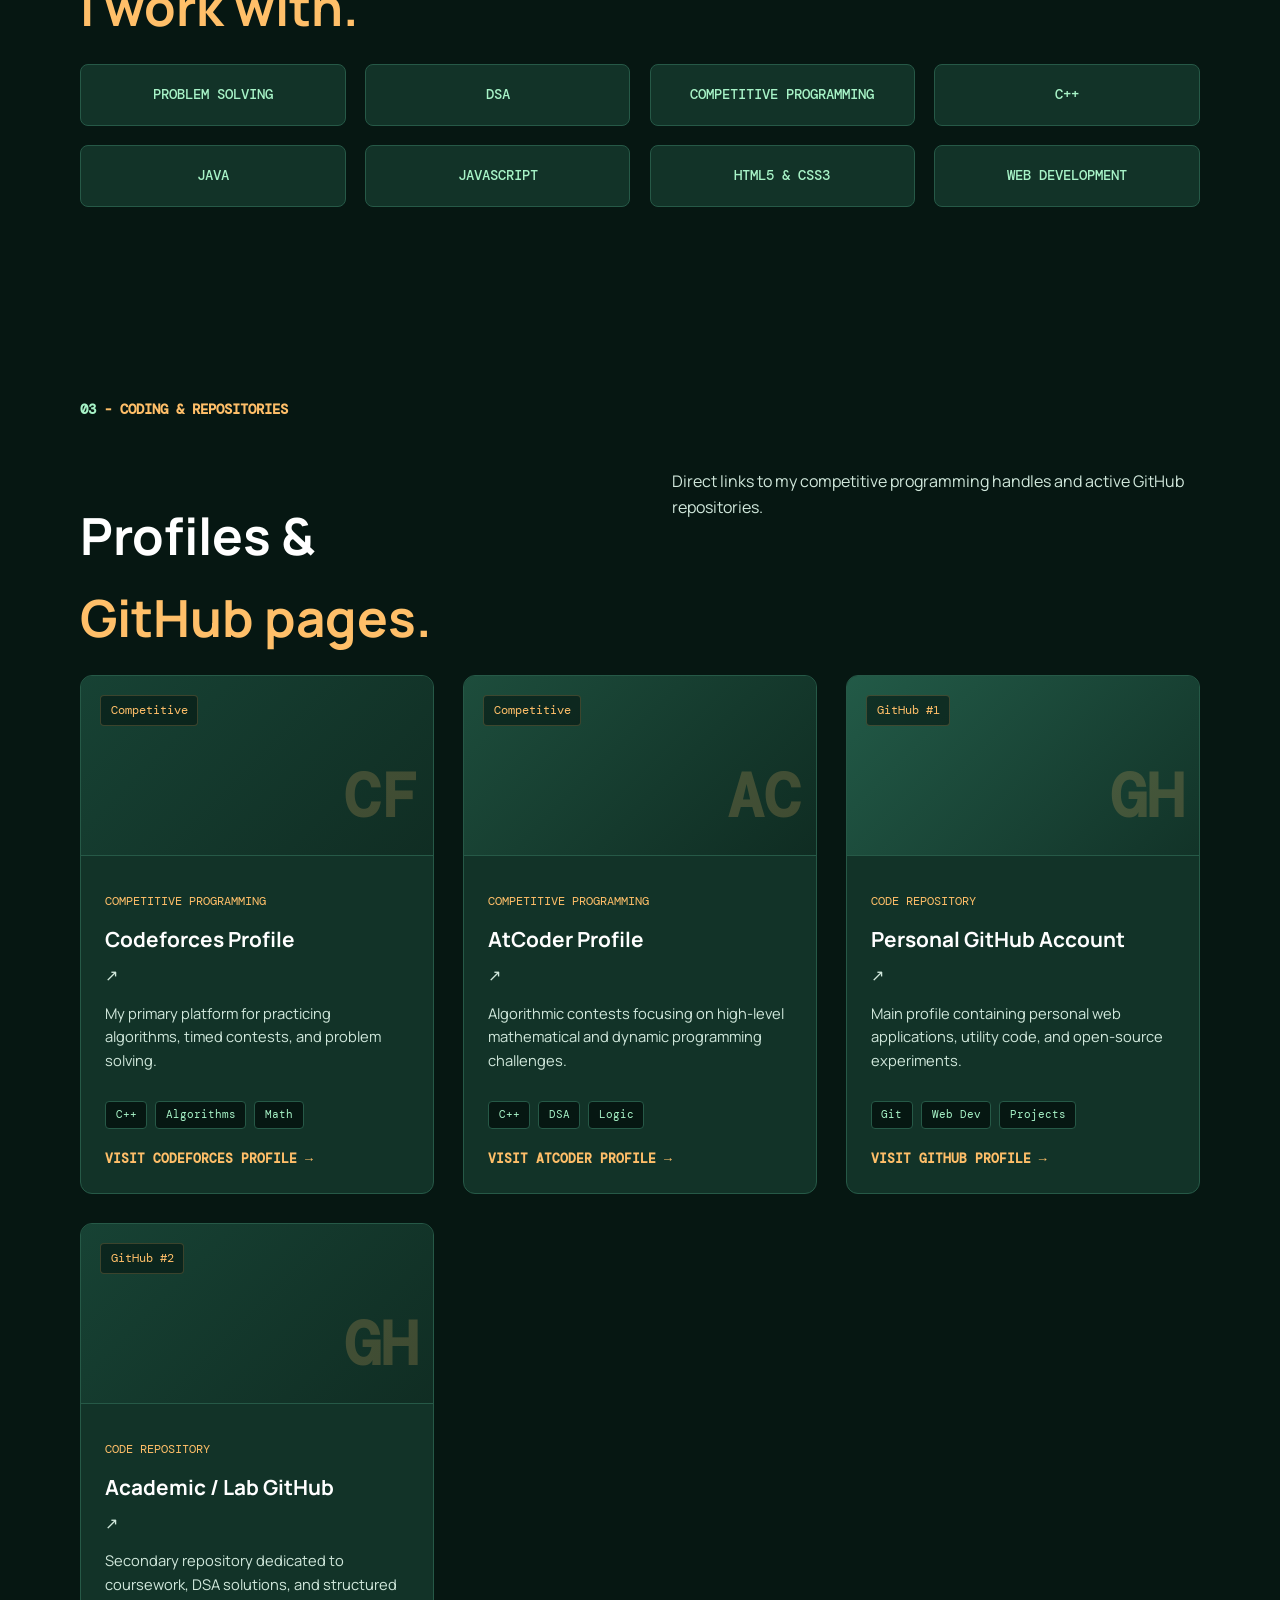
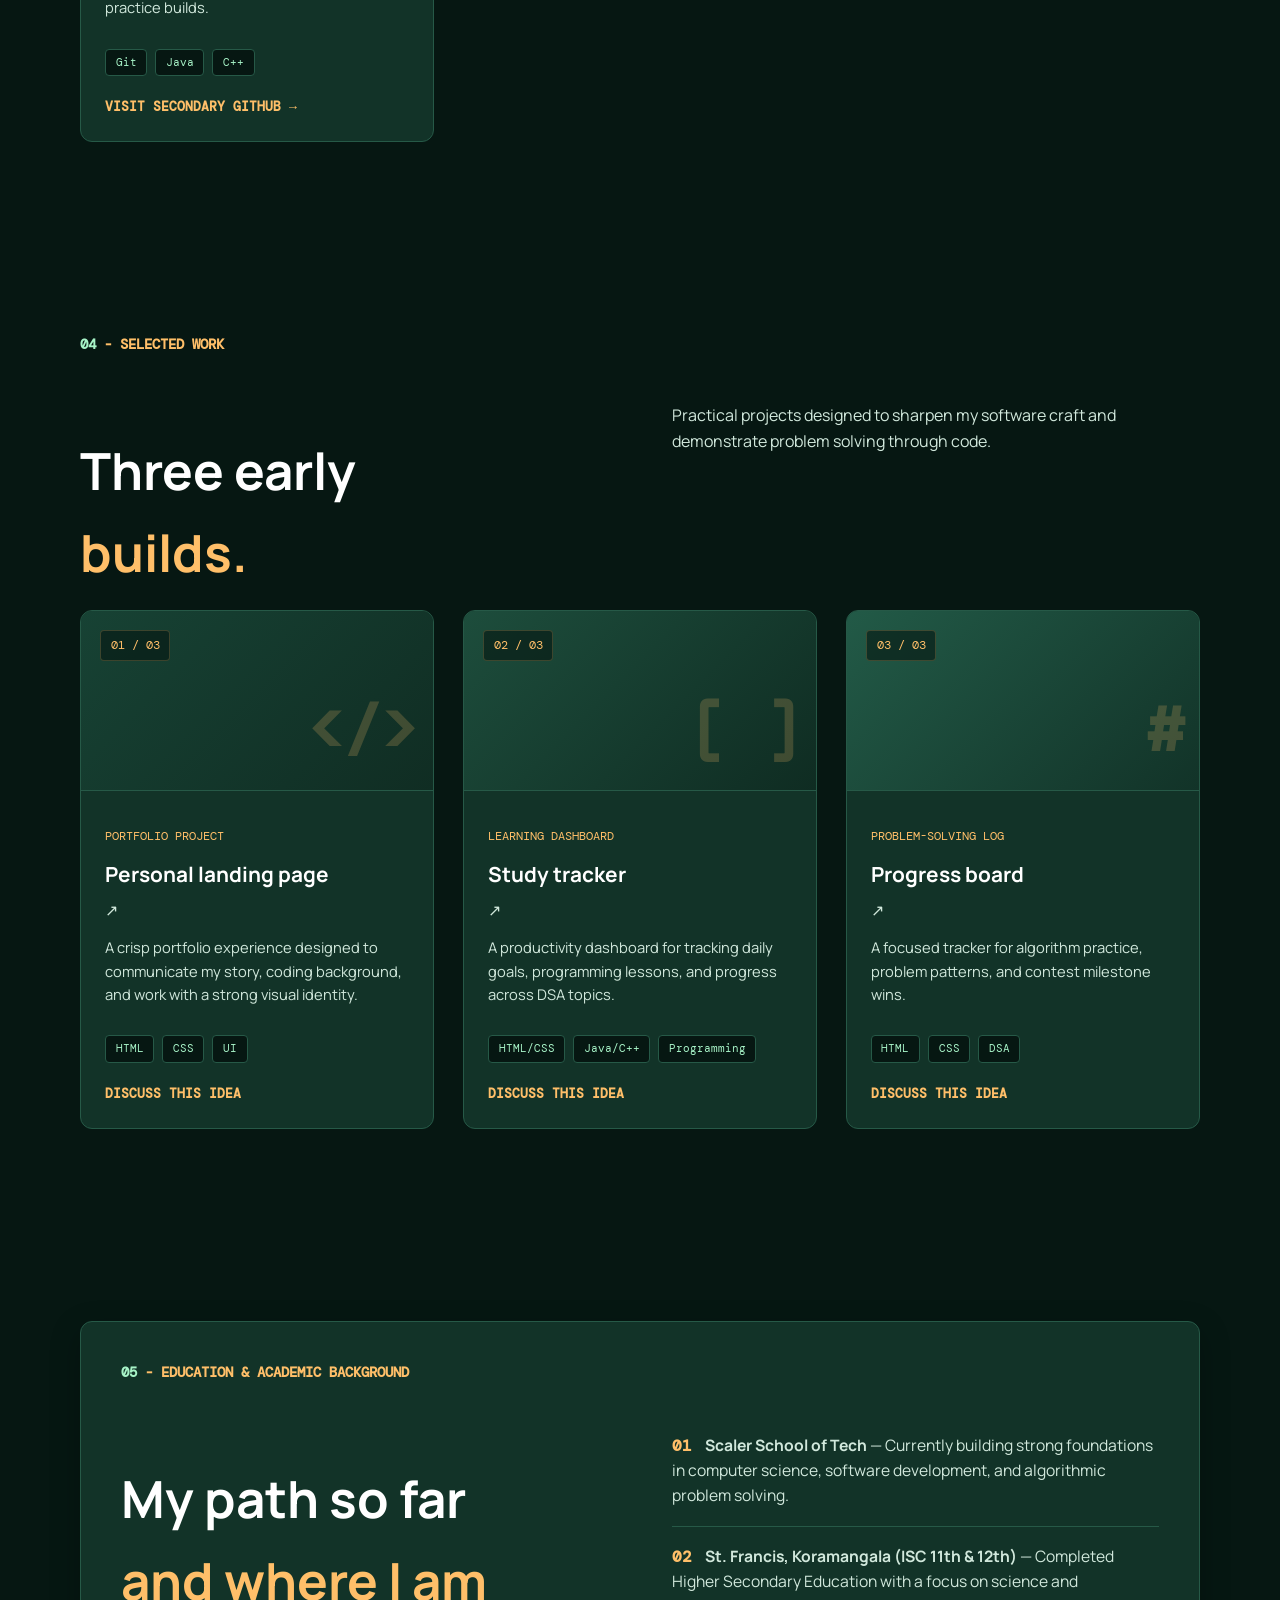
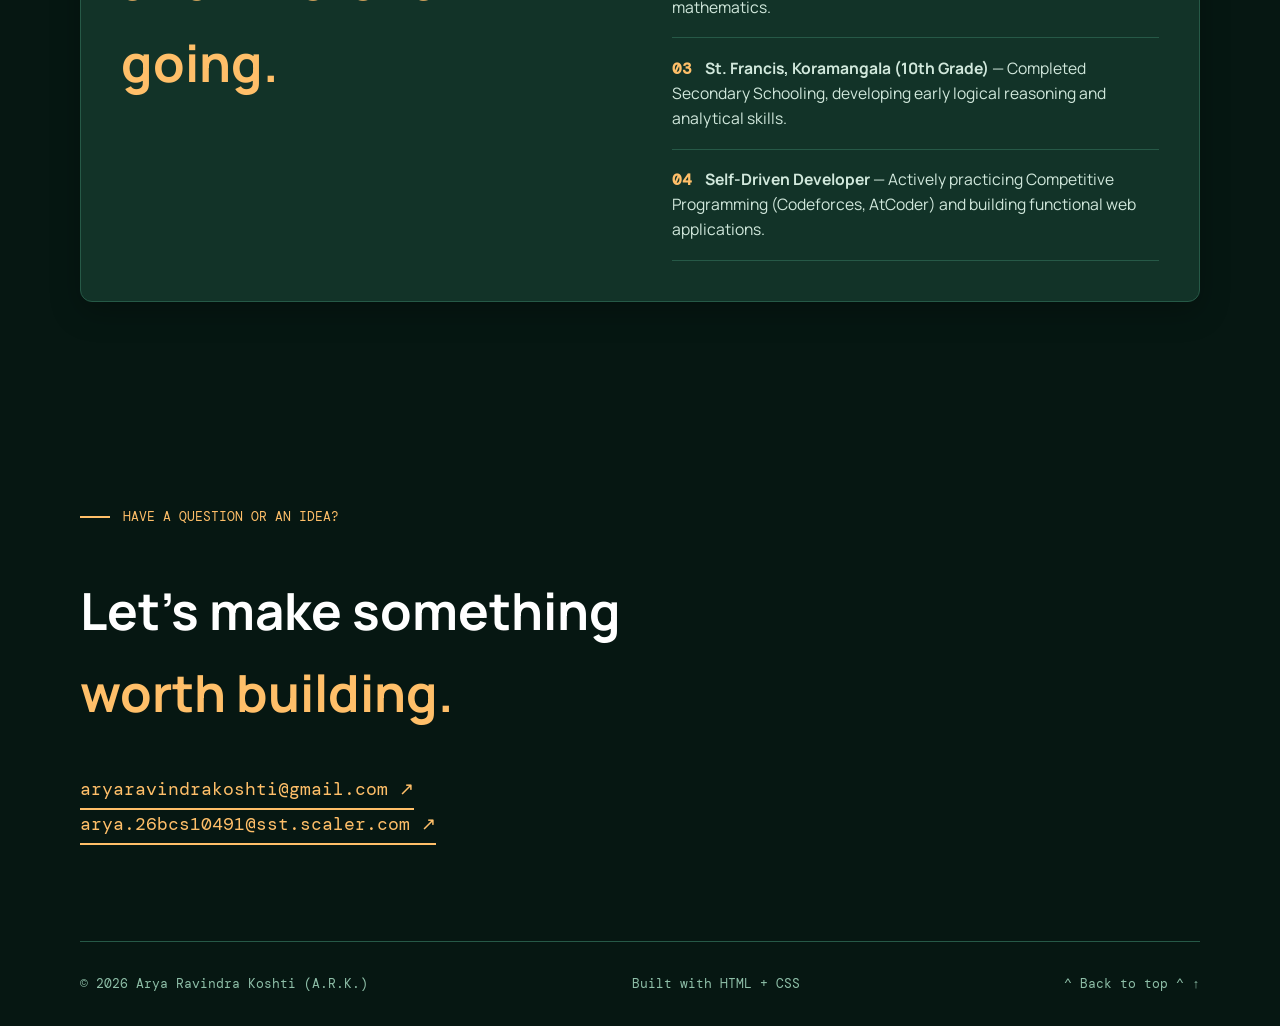
==== commit 64e108a3: "Fix HTML formatting and structure in index.html" ====
--- a/index.html
+++ b/index.html
@@ -10,6 +10,7 @@
     <link rel="stylesheet" href="styles.css">
     <title>Arya Ravindra Koshti</title>
 </head>
+    
 <body>
     <header class="site-header">
         <nav class="nav-shell" aria-label="Main navigation">
--- a/styles.css
+++ b/styles.css
@@ -1,17 +1,23 @@
+/*COLOR PALETTE AND VARIABLES*/
 :root {
-    --forest-950: #172016;
-    --forest-900: #202d1d;
-    --forest-800: #283618;
-    --olive: #606c38;
-    --cream: #fefae0;
-    --sand: #dda15e;
-    --copper: #bc6c25;
-    --muted: #a8ae8b;
-    --line: rgba(254, 250, 224, 0.15);
-    --display: "Manrope", sans-serif;
-    --mono: "DM Mono", monospace;
-}
-
+    --bg-dark: #061712;
+    --bg-dark-alt: #0a221a;
+    --bg-card: #123328;
+    --bg-card-hover: #1b4436;
+    --border-color: #265947;
+    --border-bright: #3a7a63;
+    --text-primary: #ffffff;
+    --text-secondary: #d1e8dc;
+    --text-muted: #8ebfa8;
+    --accent-gold: #ffbf69;
+    --accent-gold-hover: #ffa834;
+    --accent-mint: #a7f3c7;
+    --accent-coral: #ff7f6a;
+    --font-main: "Manrope", sans-serif;
+    --font-mono: "DM Mono", monospace;
+}
+
+/*GLOBAL SETTINGS AND ANIMATIONS*/
 * {
     box-sizing: border-box;
 }
@@ -22,15 +28,63 @@
 
 body {
     margin: 0;
-    color: var(--cream);
-    background: var(--forest-950);
-    font-family: var(--display);
+    background-color: var(--bg-dark);
+    color: var(--text-secondary);
+    font-family: var(--font-main);
     line-height: 1.6;
 }
 
+main,
+header,
+footer {
+    position: relative;
+    z-index: 1;
+}
+
+/* links and text hover effects*/
 a {
     color: inherit;
     text-decoration: none;
+    transition: color 0.25s ease, transform 0.25s ease;
+}
+
+a:hover {
+    color: var(--accent-gold);
+}
+
+@keyframes fadeInUp {
+    from {
+        opacity: 0;
+        transform: translateY(24px);
+    }
+    to {
+        opacity: 1;
+        transform: translateY(0);
+    }
+}
+
+@keyframes pulse {
+    0%, 100% { 
+        transform: scale(1); 
+        opacity: 1; 
+    }
+    50% { 
+        transform: scale(1.3); 
+        opacity: 0.6; 
+    }
+}
+
+/*scroll animations*/
+@supports (animation-timeline: view()) {
+    .about-grid,
+    .skills-grid,
+    .project-grid,
+    .now-card,
+    .contact {
+        animation: fadeInUp 0.8s ease-out forwards;
+        animation-timeline: view();
+        animation-range: entry 0% cover 30%;
+    }
 }
 
 .section-shell,
@@ -39,547 +93,524 @@
     margin: 0 auto;
 }
 
+.section-spacing {
+    padding-top: 6rem;
+    padding-bottom: 6rem;
+}
+
+/*NAVIGATION / HEADER*/
 .site-header {
-    border-bottom: 1px solid var(--line);
+    position: sticky;
+    top: 0;
+    z-index: 40;
+    background-color: rgba(6, 23, 18, 0.92);
+    border-bottom: 1px solid var(--border-color);
+    backdrop-filter: blur(10px);
 }
 
 .nav-shell {
-    min-height: 86px;
+    min-height: 80px;
     display: flex;
     align-items: center;
     justify-content: space-between;
+    gap: 1.5rem;
 }
 
 .wordmark {
-    color: var(--sand);
+    color: var(--text-primary);
     font-size: 1.5rem;
     font-weight: 800;
-    letter-spacing: -0.08em;
+    display: inline-block;
+    letter-spacing: -0.03em;
 }
 
 .wordmark span {
-    color: var(--copper);
+    color: var(--accent-gold);
+}
+
+.wordmark:hover {
+    color: var(--accent-gold);
+    transform: scale(1.05);
 }
 
 .nav-links {
     display: flex;
     gap: 2rem;
-    margin-left: 8rem;
-}
-
-.nav-links a,
+}
+
+.nav-links a {
+    font-family: var(--font-mono);
+    font-size: 0.85rem;
+    text-transform: uppercase;
+    color: var(--text-secondary);
+    position: relative;
+    padding-bottom: 4px;
+}
+
+.nav-links a::after {
+    content: '';
+    position: absolute;
+    bottom: 0;
+    left: 0;
+    width: 100%;
+    height: 2px;
+    background-color: var(--accent-gold);
+    transform: scaleX(0);
+    transform-origin: right;
+    transition: transform 0.3s ease;
+}
+
+.nav-links a:hover::after {
+    transform: scaleX(1);
+    transform-origin: left;
+}
+
+.nav-links a:hover {
+    color: var(--accent-gold);
+}
+
 .nav-status {
-    color: var(--muted);
-    font: 0.72rem var(--mono);
-    letter-spacing: 0.05em;
-    text-transform: uppercase;
-    transition: color 180ms ease;
-}
-
-.nav-links a:hover,
-.nav-status:hover,
-.text-link:hover {
-    color: var(--sand);
-}
-
-.nav-status {
     display: flex;
     align-items: center;
-    gap: 0.55rem;
-    color: var(--sand);
+    gap: 0.5rem;
+    font-family: var(--font-mono);
+    font-size: 0.8rem;
+    color: var(--accent-mint);
+    padding: 0.4rem 0.8rem;
+    background-color: rgba(167, 243, 199, 0.08);
+    border: 1px solid rgba(167, 243, 199, 0.2);
+    border-radius: 20px;
 }
 
 .nav-status span {
-    width: 7px;
-    height: 7px;
+    width: 8px;
+    height: 8px;
     border-radius: 50%;
-    background: var(--copper);
-    box-shadow: 0 0 0 4px rgba(188, 108, 37, 0.15);
-}
-
+    background-color: var(--accent-mint);
+    animation: pulse 2s infinite ease-in-out;
+}
+
+/*hero section*/
 .hero {
-    min-height: 630px;
+    min-height: 550px;
     display: grid;
-    grid-template-columns: 1fr 270px;
+    grid-template-columns: 1fr 280px;
     align-items: center;
     gap: 4rem;
-    padding-top: 5rem;
-    padding-bottom: 5rem;
-}
-
-.eyebrow,
-.section-label,
-.project-type,
-.visual-tag {
-    color: var(--sand);
-    font: 0.7rem var(--mono);
-    letter-spacing: 0.13em;
-    text-transform: uppercase;
+    padding: 5rem 0;
 }
 
 .eyebrow {
     display: flex;
     align-items: center;
-    gap: 0.85rem;
-    margin: 0 0 2rem;
+    gap: 0.8rem;
+    color: var(--accent-gold);
+    font-family: var(--font-mono);
+    font-size: 0.8rem;
+    text-transform: uppercase;
+    margin-bottom: 1.5rem;
 }
 
 .eyebrow-line {
-    display: inline-block;
-    width: 35px;
-    height: 1px;
-    background: var(--copper);
-}
-
-h1,
-h2,
-h3,
-p {
-    margin-top: 0;
-}
-
-h1,
-h2 {
-    color: var(--cream);
-    font-weight: 700;
-    letter-spacing: -0.07em;
-    line-height: 0.98;
+    width: 30px;
+    height: 2px;
+    background-color: var(--accent-gold);
 }
 
 h1 {
-    max-width: 720px;
-    margin-bottom: 2rem;
-    font-size: clamp(3.8rem, 8vw, 7.7rem);
+    color: var(--text-primary);
+    font-size: clamp(3rem, 6vw, 5.5rem);
+    line-height: 1.05;
+    margin-bottom: 1.5rem;
 }
 
 h1 em,
 h2 em {
-    color: var(--sand);
+    color: var(--accent-gold);
     font-style: normal;
+    display: inline-block;
+    transition: color 0.3s ease, transform 0.3s ease;
+}
+
+h1 em:hover,
+h2 em:hover {
+    color: var(--accent-coral);
+    transform: translateY(-2px);
 }
 
 .hero-intro {
-    max-width: 465px;
-    margin-bottom: 2.5rem;
-    color: var(--muted);
-    font-size: 1.08rem;
+    font-size: 1.1rem;
+    color: var(--text-secondary);
+    margin-bottom: 2rem;
+    max-width: 480px;
 }
 
 .hero-actions {
     display: flex;
     align-items: center;
-    gap: 2rem;
+    gap: 1.5rem;
 }
 
 .button {
-    padding: 0.9rem 1.15rem;
-    font: 0.72rem var(--mono);
-    letter-spacing: 0.04em;
-    text-transform: uppercase;
+    padding: 0.85rem 1.6rem;
+    font-family: var(--font-mono);
+    font-size: 0.85rem;
+    text-transform: uppercase;
+    border-radius: 6px;
+    display: inline-block;
+    transition: all 0.25s ease;
 }
 
 .button-primary {
-    color: var(--forest-950);
-    background: var(--sand);
-    transition: background 180ms ease, transform 180ms ease;
+    background-color: var(--accent-gold);
+    color: #0d1e18;
+    font-weight: 700;
+    box-shadow: 0 4px 15px rgba(255, 191, 105, 0.25);
 }
 
 .button-primary:hover {
-    background: var(--cream);
+    background-color: var(--accent-gold-hover);
+    color: #061712;
     transform: translateY(-3px);
-}
-
-.button-primary span {
-    margin-left: 0.9rem;
-    font-size: 1rem;
-}
-
-.text-link {
-    color: var(--muted);
-    font: 0.72rem var(--mono);
-    text-transform: uppercase;
-}
-
-.text-link span {
-    margin-left: 0.5rem;
-    color: var(--sand);
-    font-size: 1rem;
+    box-shadow: 0 8px 25px rgba(255, 191, 105, 0.4);
 }
 
 .hero-aside {
-    min-height: 300px;
-    padding: 1.5rem;
-    border: 1px solid var(--line);
-    background: var(--forest-900);
-    transform: rotate(0deg);
+    background-color: var(--bg-card);
+    border: 1px solid var(--border-color);
+    padding: 1.8rem;
+    border-radius: 12px;
+    transform: rotate(2deg);
+    box-shadow: 0 10px 30px rgba(0, 0, 0, 0.3);
+    transition: transform 0.3s ease, border-color 0.3s ease, box-shadow 0.3s ease;
+}
+
+.hero-aside:hover {
+    transform: translateY(-6px) rotate(0deg);
+    border-color: var(--accent-gold);
+    box-shadow: 0 15px 35px rgba(0, 0, 0, 0.45);
 }
 
 .hero-mark {
+    width: 60px;
+    height: 60px;
+    background-color: var(--accent-gold);
+    color: #061712;
     display: grid;
     place-items: center;
-    width: 80px;
-    height: 80px;
-    margin-bottom: 2.6rem;
-    color: var(--forest-950);
-    background: var(--olive);
-    font-size: 1.4rem;
     font-weight: 800;
-    letter-spacing: -0.1em;
-}
-
-.hero-aside p,
-.hero-aside small {
-    color: var(--muted);
-    font: 0.68rem var(--mono);
-    text-transform: uppercase;
+    font-size: 1.2rem;
+    border-radius: 8px;
+    margin-bottom: 1.5rem;
 }
 
 .hero-aside strong {
+    color: var(--text-primary);
+    font-size: 1.2rem;
+    line-height: 1.4;
+}
+
+.aside-rule {
+    height: 1px;
+    background-color: var(--border-color);
+    margin: 1.5rem 0 1rem;
     display: block;
-    color: var(--sand);
-    font-size: 1.4rem;
-    line-height: 1.15;
-}
-
-.aside-rule {
-    display: block;
-    width: 100%;
-    height: 1px;
-    margin: 2rem 0 1rem;
-    background: var(--line);
-}
-
+}
+
+/*marquee band*/
 .marquee-band {
-    overflow: hidden;
-    padding: 1rem 0;
-    color: var(--forest-950);
-    background: var(--copper);
+    background: linear-gradient(45deg, var(--accent-gold), var(--accent-mint));
+    color: #061712;
+    padding: 0.9rem 0;
+    font-family: var(--font-mono);
+    font-weight: 800;
+    text-transform: uppercase;
+    letter-spacing: 0.05em;
 }
 
 .marquee-content {
     display: flex;
     justify-content: center;
-    align-items: center;
     gap: 2rem;
-    white-space: nowrap;
-    font: 0.72rem var(--mono);
-    letter-spacing: 0.13em;
-}
-
-.marquee-content b {
-    color: var(--sand);
-    font-size: 1rem;
-}
-
-.section-spacing {
-    padding-top: 7.5rem;
-    padding-bottom: 7.5rem;
-}
-
-.section-label {
-    display: flex;
-    gap: 1.2rem;
-    margin-bottom: 3.5rem;
-}
-
-.section-label span:first-child {
-    color: var(--copper);
-}
-
+}
+
+/*SKILLS AND ABOUT SECTIONS*/
 .about-grid,
 .projects-heading,
-.now-content {
+.now-content,
+.skills-heading {
     display: grid;
     grid-template-columns: 1fr 1fr;
-    gap: 5rem;
+    gap: 4rem;
+}
+
+.section-label {
+    color: var(--accent-gold);
+    font-family: var(--font-mono);
+    font-size: 0.85rem;
+    text-transform: uppercase;
+    margin-bottom: 2rem;
+    font-weight: 600;
+}
+
+.section-label span:first-child {
+    color: var(--accent-mint);
 }
 
 h2 {
-    margin-bottom: 0;
-    font-size: clamp(2.8rem, 5vw, 5.2rem);
-}
-
-.about-body {
-    max-width: 455px;
-    color: var(--muted);
-}
-
-.about-body p {
-    margin-bottom: 1.4rem;
-}
-
-.skill-list,
-.project-tools {
-    display: flex;
-    flex-wrap: wrap;
-    gap: 0.55rem;
-    margin-top: 2.5rem;
-}
-
-.skill-list span,
-.project-tools span {
-    padding: 0.35rem 0.6rem;
-    border: 1px solid var(--line);
-    color: var(--sand);
-    font: 0.65rem var(--mono);
-    text-transform: uppercase;
-}
-
-.projects {
-    background: var(--forest-900);
-}
-
-.projects-heading {
-    align-items: end;
-    margin-bottom: 3.5rem;
-}
-
-.projects-heading p {
-    max-width: 260px;
-    margin-bottom: 0;
-    color: var(--muted);
-}
-
+    color: var(--text-primary);
+    font-size: clamp(2rem, 4vw, 3.5rem);
+    margin-bottom: 1rem;
+}
+
+.skills-grid {
+    display: grid;
+    grid-template-columns: repeat(4, 1fr);
+    gap: 1.2rem;
+}
+
+.skill-card {
+    background-color: var(--bg-card);
+    border: 1px solid var(--border-color);
+    color: var(--accent-mint);
+    font-family: var(--font-mono);
+    font-size: 0.85rem;
+    font-weight: 500;
+    text-transform: uppercase;
+    text-align: center;
+    padding: 1.2rem 0.8rem;
+    border-radius: 8px;
+    transition: all 0.25s ease;
+    cursor: default;
+}
+
+.skill-card:hover {
+    background-color: var(--bg-card-hover);
+    border-color: var(--accent-gold);
+    color: var(--accent-gold);
+    transform: translateY(-4px);
+    box-shadow: 0 8px 20px rgba(0, 0, 0, 0.35);
+}
+
+/*PROJECTS AND PROFILES SECTION*/
 .project-grid {
     display: grid;
-    grid-template-columns: 1.15fr 0.85fr;
-    gap: 1.4rem;
+    grid-template-columns: repeat(3, 1fr);
+    gap: 1.8rem;
 }
 
 .project-card {
-    border: 1px solid var(--line);
-    background: var(--forest-950);
+    background-color: var(--bg-card);
+    border: 1px solid var(--border-color);
+    border-radius: 12px;
+    overflow: hidden;
+    transition: all 0.3s ease;
+    display: flex;
+    flex-direction: column;
+}
+
+.project-card:hover {
+    background-color: var(--bg-card-hover);
+    border-color: var(--accent-gold);
+    transform: translateY(-8px);
+    box-shadow: 0 15px 35px rgba(0, 0, 0, 0.45);
 }
 
 .project-visual {
-    min-height: 290px;
+    height: 180px;
     position: relative;
-    padding: 1.3rem;
-    overflow: hidden;
+    padding: 1.2rem;
+    background-color: #174234;
+    display: flex;
+    justify-content: space-between;
+    align-items: flex-start;
+    border-bottom: 1px solid var(--border-color);
 }
 
 .visual-one {
-    background: var(--olive);
+    background: linear-gradient(135deg, #174234, #102d23);
 }
 
 .visual-two {
-    background: var(--copper);
+    background: linear-gradient(135deg, #1d4d3c, #0f2c22);
+}
+
+.visual-three {
+    background: linear-gradient(135deg, #225a47, #123328);
 }
 
 .visual-tag {
-    color: var(--cream);
+    color: var(--accent-gold);
+    font-family: var(--font-mono);
+    font-size: 0.75rem;
+    background-color: rgba(6, 23, 18, 0.6);
+    padding: 0.3rem 0.6rem;
+    border-radius: 4px;
+    border: 1px solid rgba(255, 191, 105, 0.2);
 }
 
 .visual-symbol {
     position: absolute;
-    right: 9%;
-    bottom: 3%;
-    color: rgba(254, 250, 224, 0.9);
-    font: 7rem var(--mono);
-    letter-spacing: -0.2em;
-    transform: rotate(-8deg);
-}
-
-.visual-two .visual-symbol {
-    color: var(--forest-950);
-    font-size: 8rem;
+    right: 15px;
+    bottom: 10px;
+    font-size: 3.8rem;
+    color: rgba(255, 191, 105, 0.2);
+    font-family: var(--font-mono);
+    font-weight: bold;
+    transition: transform 0.3s ease, color 0.3s ease;
+}
+
+.project-card:hover .visual-symbol {
+    transform: scale(1.15) rotate(-5deg);
+    color: rgba(255, 191, 105, 0.4);
 }
 
 .project-details {
-    display: grid;
-    grid-template-columns: 1fr auto;
-    gap: 0.5rem 1rem;
-    padding: 1.4rem;
+    padding: 1.5rem;
+    display: flex;
+    flex-direction: column;
+    flex-grow: 1;
 }
 
 .project-type {
-    margin-bottom: 0.4rem;
-    color: var(--muted);
-    font-size: 0.62rem;
+    color: var(--accent-gold);
+    font-size: 0.75rem;
+    font-family: var(--font-mono);
+    text-transform: uppercase;
 }
 
 .project-details h3 {
-    margin-bottom: 0;
-    font-size: 1.45rem;
-}
-
-.project-arrow {
-    color: var(--sand);
-    font-size: 1.5rem;
+    color: var(--text-primary);
+    margin: 0.4rem 0;
+    font-size: 1.3rem;
+    transition: color 0.2s ease;
+}
+
+.project-card:hover .project-details h3 {
+    color: var(--accent-gold);
 }
 
 .project-description {
-    grid-column: 1 / -1;
-    max-width: 430px;
-    margin: 1.2rem 0 0;
-    color: var(--muted);
-    font-size: 0.9rem;
+    color: var(--text-secondary);
+    font-size: 0.92rem;
+    margin: 0.8rem 0;
+    flex-grow: 1;
 }
 
 .project-tools {
-    grid-column: 1 / -1;
+    display: flex;
+    flex-wrap: wrap;
+    gap: 0.5rem;
     margin-top: 1rem;
 }
 
+.project-tools span {
+    background-color: var(--bg-dark);
+    border: 1px solid var(--border-color);
+    color: var(--accent-mint);
+    font-family: var(--font-mono);
+    font-size: 0.7rem;
+    padding: 0.25rem 0.6rem;
+    border-radius: 4px;
+}
+
+.project-link {
+    display: inline-block;
+    margin-top: 1.2rem;
+    color: var(--accent-gold);
+    font-family: var(--font-mono);
+    font-size: 0.82rem;
+    font-weight: 600;
+    text-transform: uppercase;
+    transition: transform 0.2s ease, color 0.2s ease;
+}
+
+.project-link:hover {
+    transform: translateX(4px);
+    color: var(--accent-coral);
+}
+
+/*now and contact sections*/
 .now-card {
-    padding: 2rem;
-    border: 1px solid var(--line);
-    background: var(--forest-800);
-}
-
-.now-card .section-label {
-    margin-bottom: 4rem;
-}
-
-.now-content h2 {
-    font-size: clamp(2.4rem, 4vw, 4rem);
-}
-
-.now-list {
-    padding-top: 0.4rem;
+    background-color: var(--bg-card);
+    border: 1px solid var(--border-color);
+    padding: 2.5rem;
+    border-radius: 12px;
+    box-shadow: 0 10px 30px rgba(0, 0, 0, 0.25);
 }
 
 .now-list p {
-    padding: 1rem 0;
-    margin-bottom: 0;
-    border-bottom: 1px solid var(--line);
-    color: var(--muted);
-    font-size: 0.9rem;
-}
-
-.now-list p:first-child {
-    border-top: 1px solid var(--line);
+    padding: 1.1rem 0;
+    border-bottom: 1px solid var(--border-color);
+    margin: 0;
+    font-size: 0.98rem;
+    transition: transform 0.2s ease, color 0.2s ease;
+}
+
+.now-list p:hover {
+    color: var(--text-primary);
+    transform: translateX(8px);
 }
 
 .now-list span {
+    color: var(--accent-gold);
+    font-family: var(--font-mono);
+    font-weight: bold;
+    margin-right: 0.6rem;
+}
+
+.contact-link {
+    font-family: var(--font-mono);
+    font-size: 1.15rem;
+    color: var(--accent-gold);
+    border-bottom: 2px solid var(--accent-gold);
+    padding-bottom: 0.2rem;
     display: inline-block;
-    width: 2.2rem;
-    color: var(--copper);
-    font: 0.7rem var(--mono);
-}
-
-.contact {
-    padding-bottom: 9rem;
-}
-
-.contact h2 {
-    max-width: 800px;
-    margin-bottom: 3rem;
-}
-
-.contact-link {
-    display: inline-flex;
-    align-items: center;
-    gap: 1rem;
-    color: var(--sand);
-    border-bottom: 1px solid var(--copper);
-    font: 1rem var(--mono);
-    padding-bottom: 0.4rem;
-}
-
-.contact-link span {
-    font-size: 1.4rem;
+    transition: all 0.3s ease;
+}
+
+.contact-link:hover {
+    color: var(--accent-coral);
+    border-color: var(--accent-coral);
+    transform: translateY(-2px);
 }
 
 .site-footer {
     display: flex;
     justify-content: space-between;
-    padding-top: 1.5rem;
-    padding-bottom: 1.5rem;
-    border-top: 1px solid var(--line);
-    color: var(--muted);
-    font: 0.65rem var(--mono);
-    text-transform: uppercase;
-}
-
-.site-footer a:hover {
-    color: var(--sand);
-}
-
-@media (max-width: 700px) {
-
-    .section-shell,
-    .nav-shell {
-        width: min(100% - 36px, 1120px);
-    }
-
-    .nav-shell {
-        min-height: 72px;
-    }
-
-    .nav-links {
-        gap: 1rem;
-        margin-left: 0;
-    }
-
-    .nav-status {
-        display: none;
-    }
-
-    .hero {
-        min-height: auto;
-        grid-template-columns: 1fr;
-        gap: 3.5rem;
-        padding-top: 5rem;
-        padding-bottom: 5rem;
-    }
-
-    h1 {
-        font-size: clamp(3.4rem, 16vw, 5.5rem);
-    }
-
-    .hero-intro {
-        font-size: 1rem;
-    }
-
-    .hero-aside {
-        width: min(100%, 270px);
-        margin-left: auto;
-    }
-
+    padding: 2rem 0;
+    border-top: 1px solid var(--border-color);
+    font-family: var(--font-mono);
+    font-size: 0.8rem;
+    color: var(--text-muted);
+}
+
+/*responsive media for mobile screens*/
+@media (max-width: 900px) {
+    .project-grid {
+        grid-template-columns: repeat(2, 1fr);
+    }
+}
+
+@media (max-width: 850px) {
+    .hero,
     .about-grid,
     .projects-heading,
-    .now-content,
+    .now-content {
+        grid-template-columns: 1fr;
+        gap: 2rem;
+    }
+
     .project-grid {
         grid-template-columns: 1fr;
-        gap: 2.5rem;
-    }
-
-    .section-spacing {
-        padding-top: 5rem;
-        padding-bottom: 5rem;
-    }
-
-    .section-label {
-        margin-bottom: 2.5rem;
-    }
-
-    .projects-heading {
-        margin-bottom: 2.5rem;
-    }
-
-    .project-visual {
-        min-height: 230px;
-    }
-
-    .visual-symbol {
-        font-size: 5rem;
-    }
-
-    .now-card {
-        padding: 1.3rem;
-    }
-
-    .now-card .section-label {
-        margin-bottom: 3rem;
-    }
-
-    .contact {
-        padding-bottom: 6rem;
-    }
-
-    .site-footer {
-        gap: 1rem;
-        flex-wrap: wrap;
-    }
-}+    }
+
+    .skills-grid {
+        grid-template-columns: repeat(2, 1fr);
+    }
+
+    .hero-aside {
+        width: 100%;
+        transform: rotate(0deg);
+    }
+}
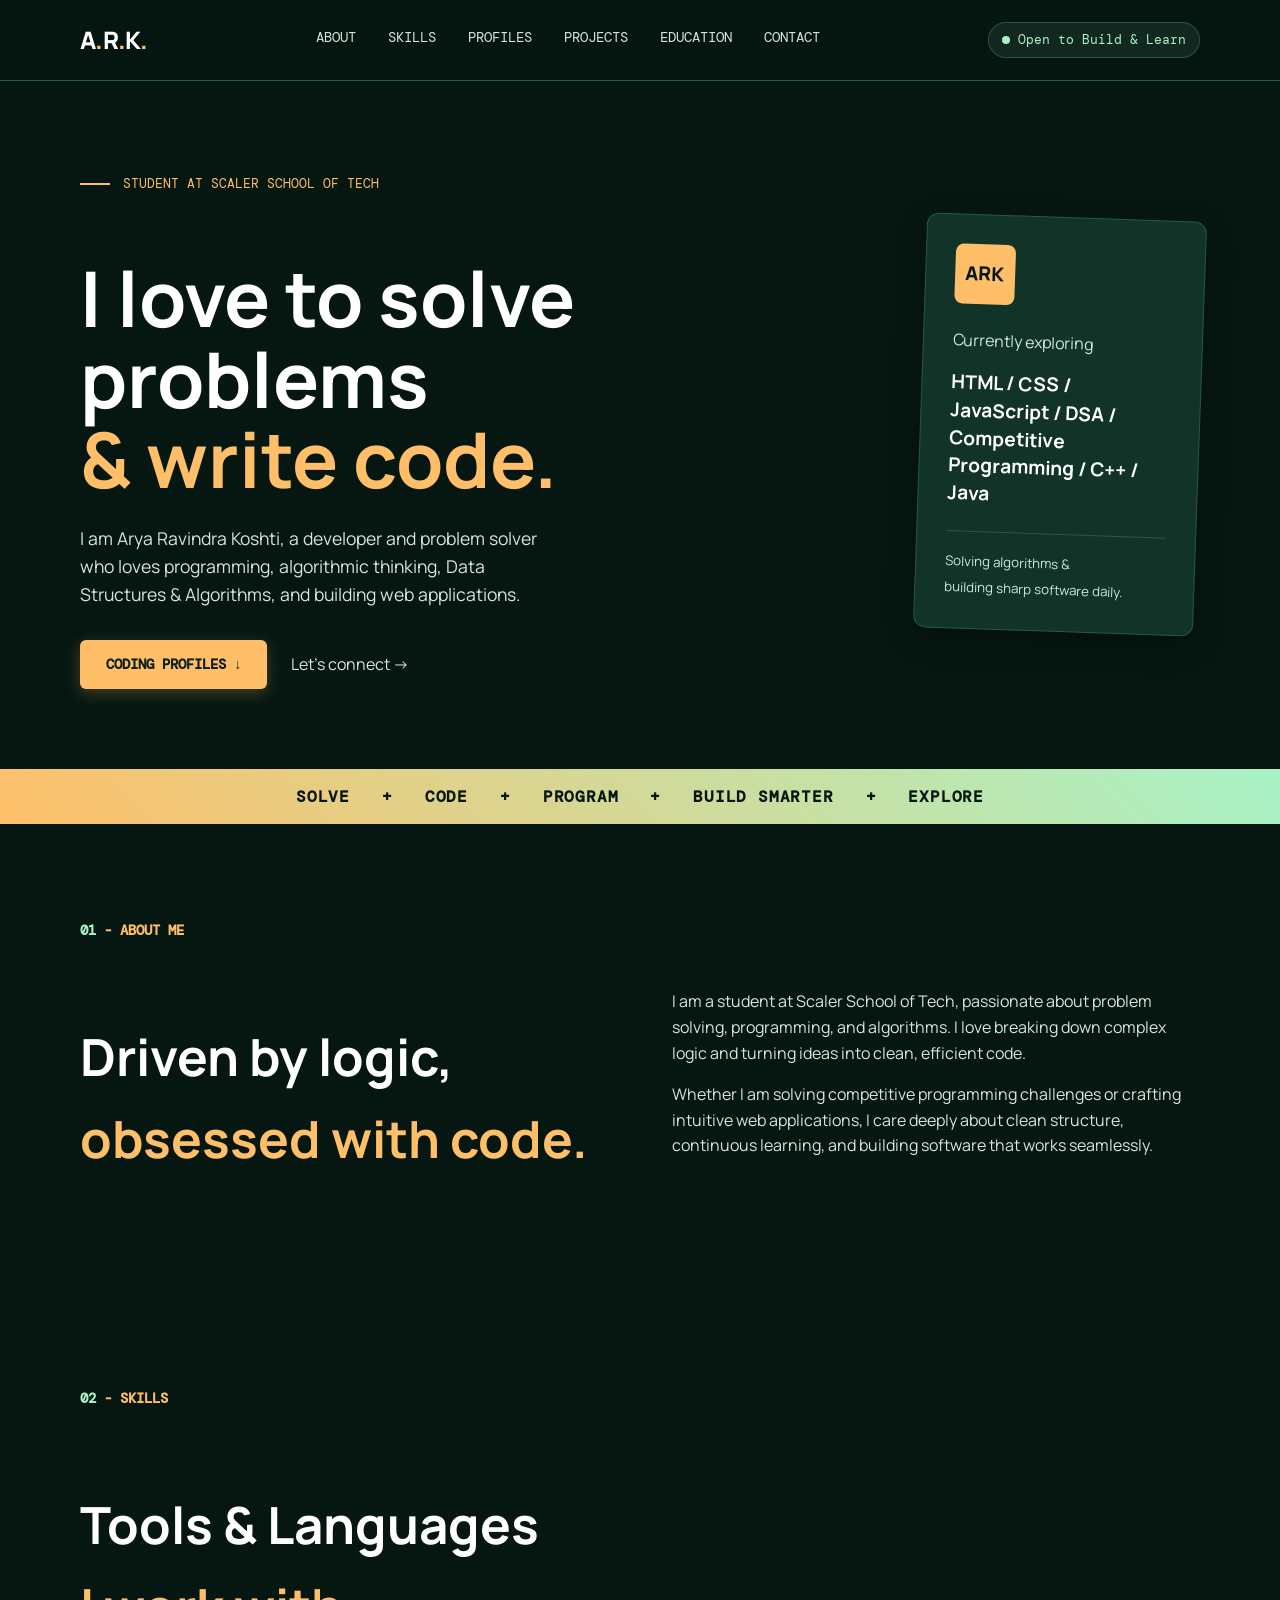
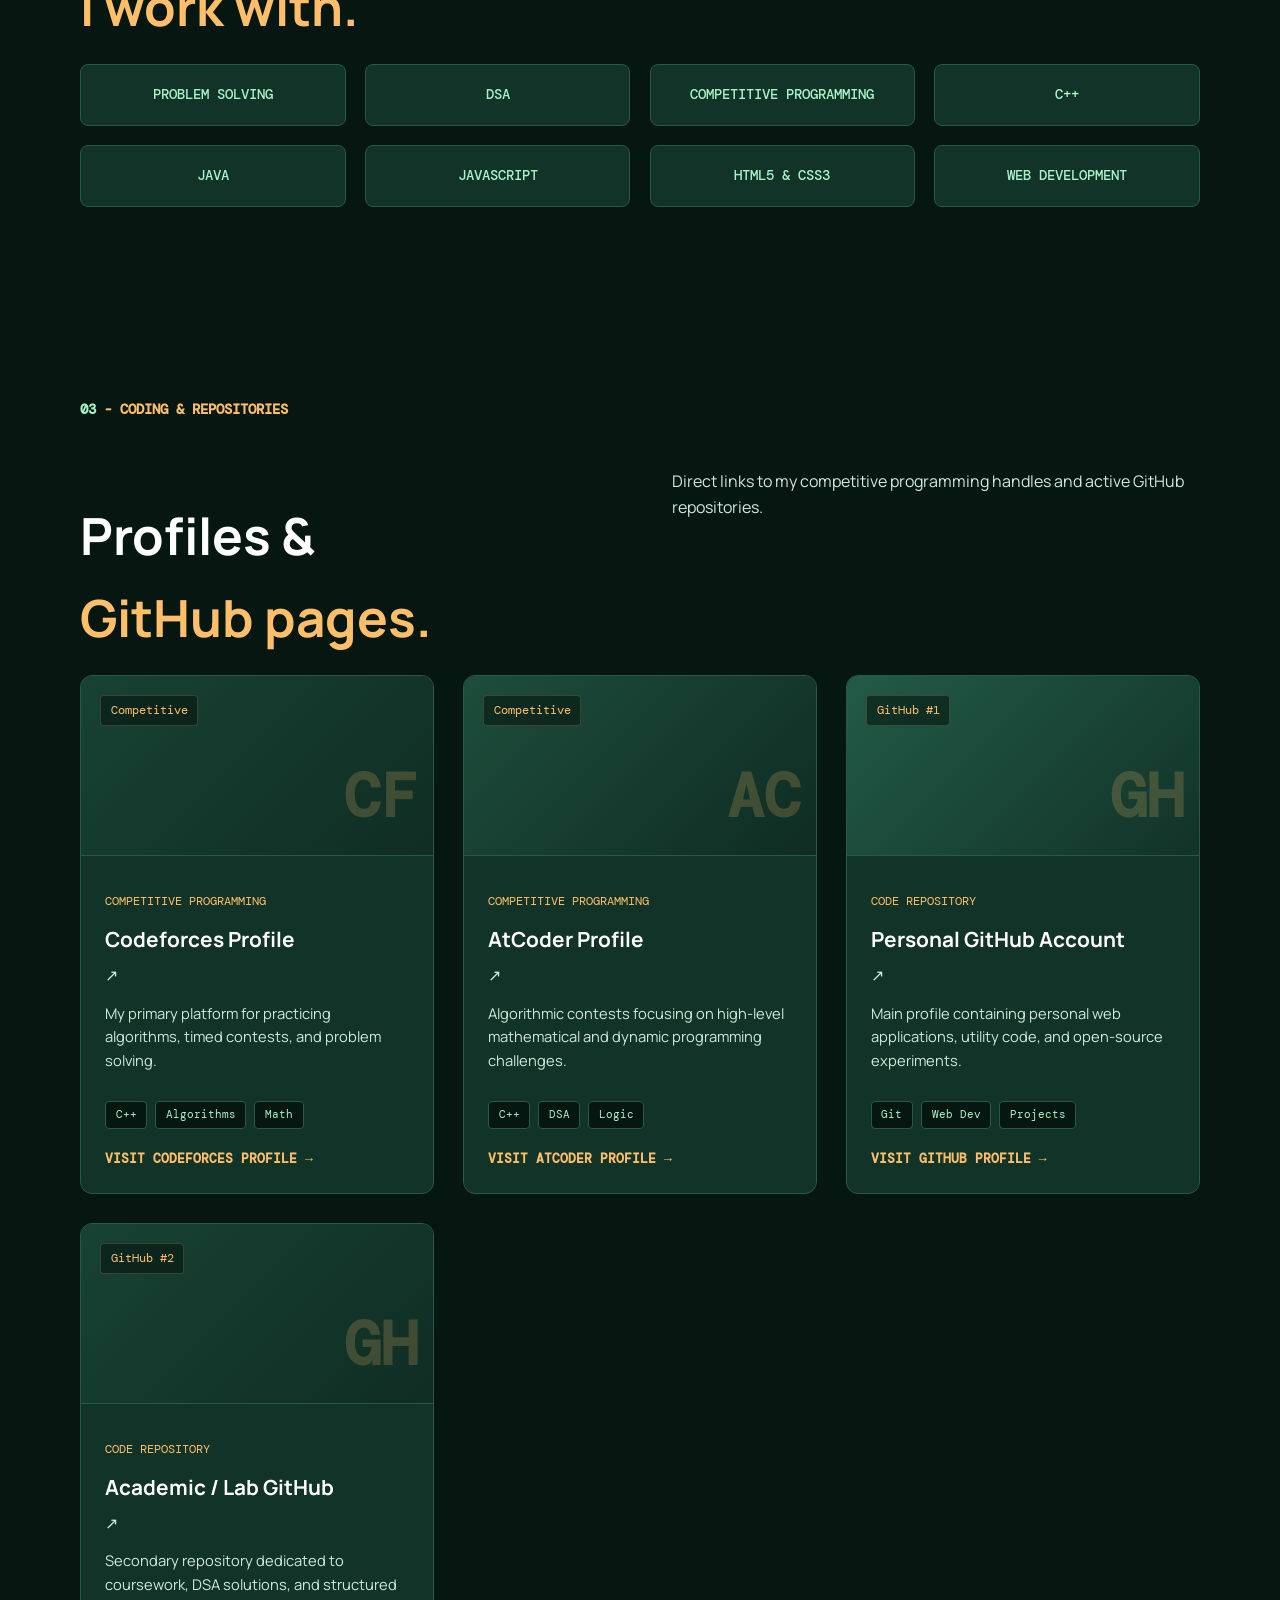
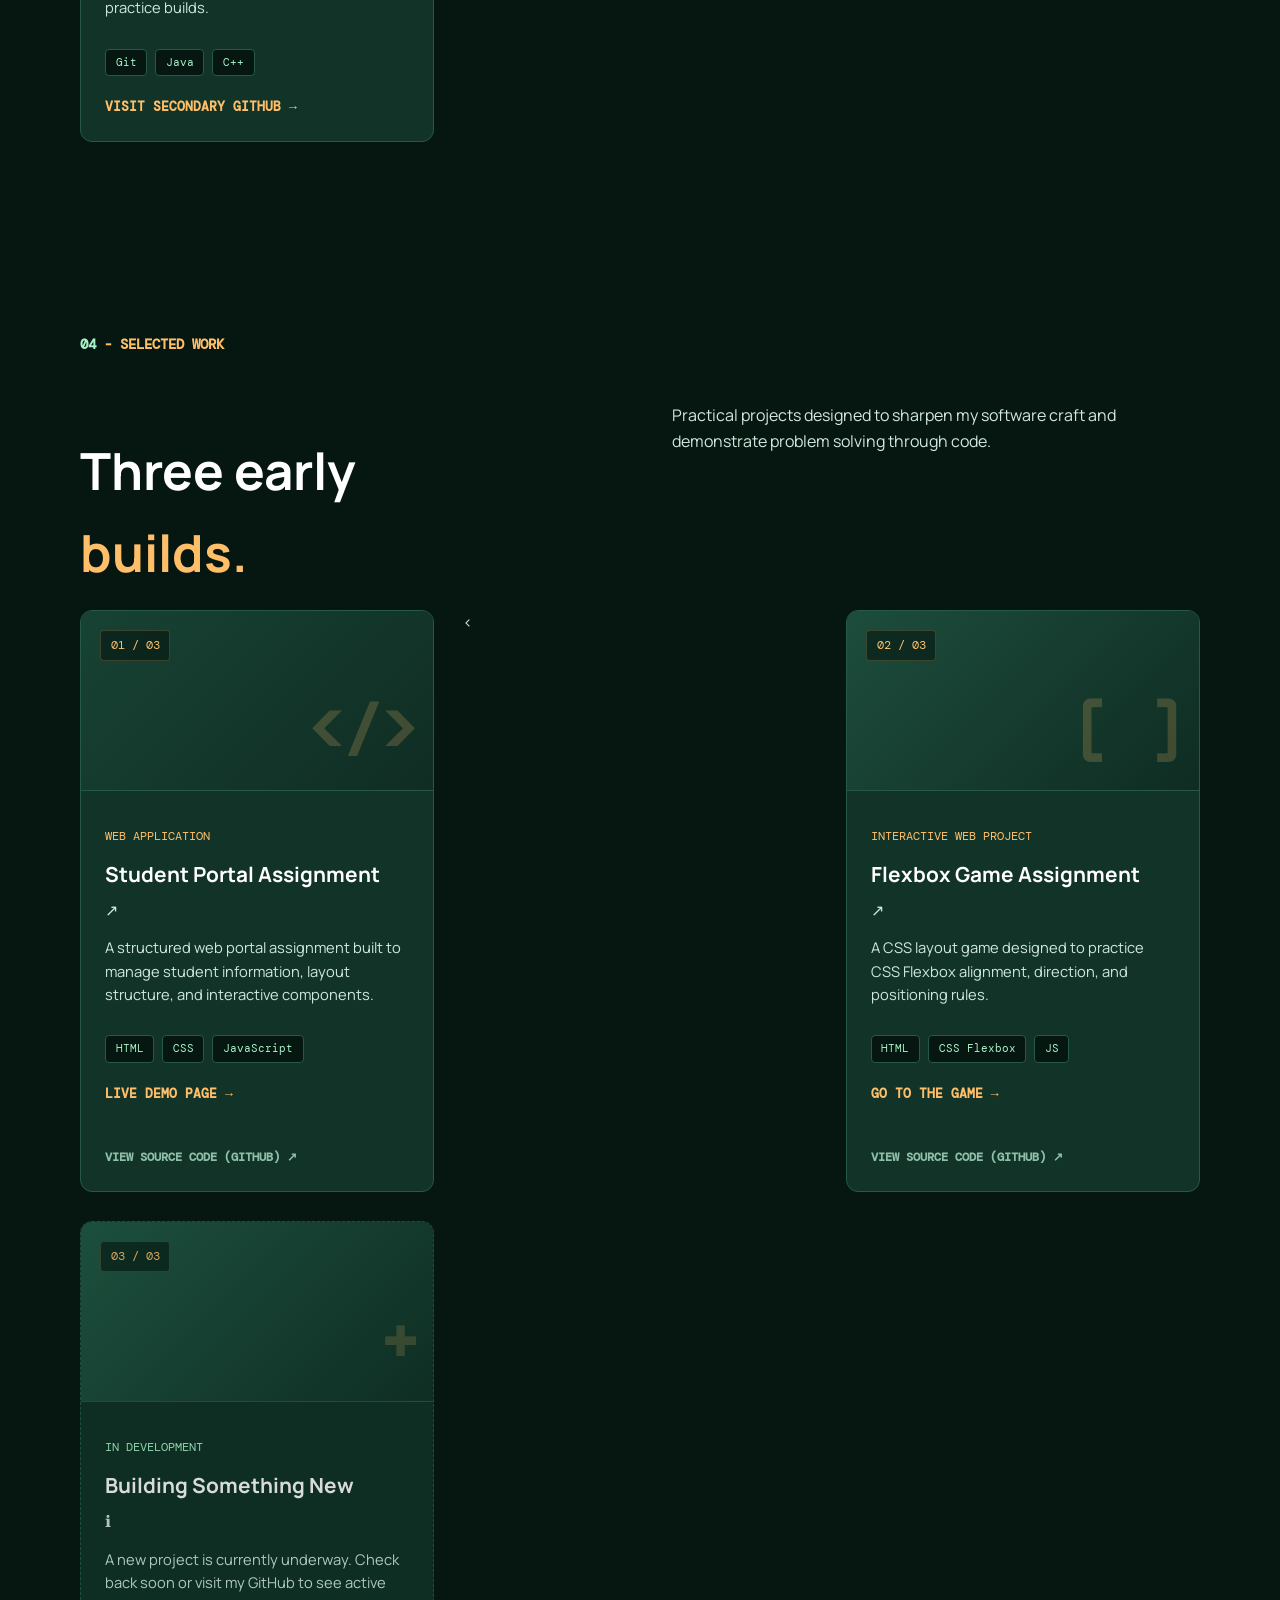
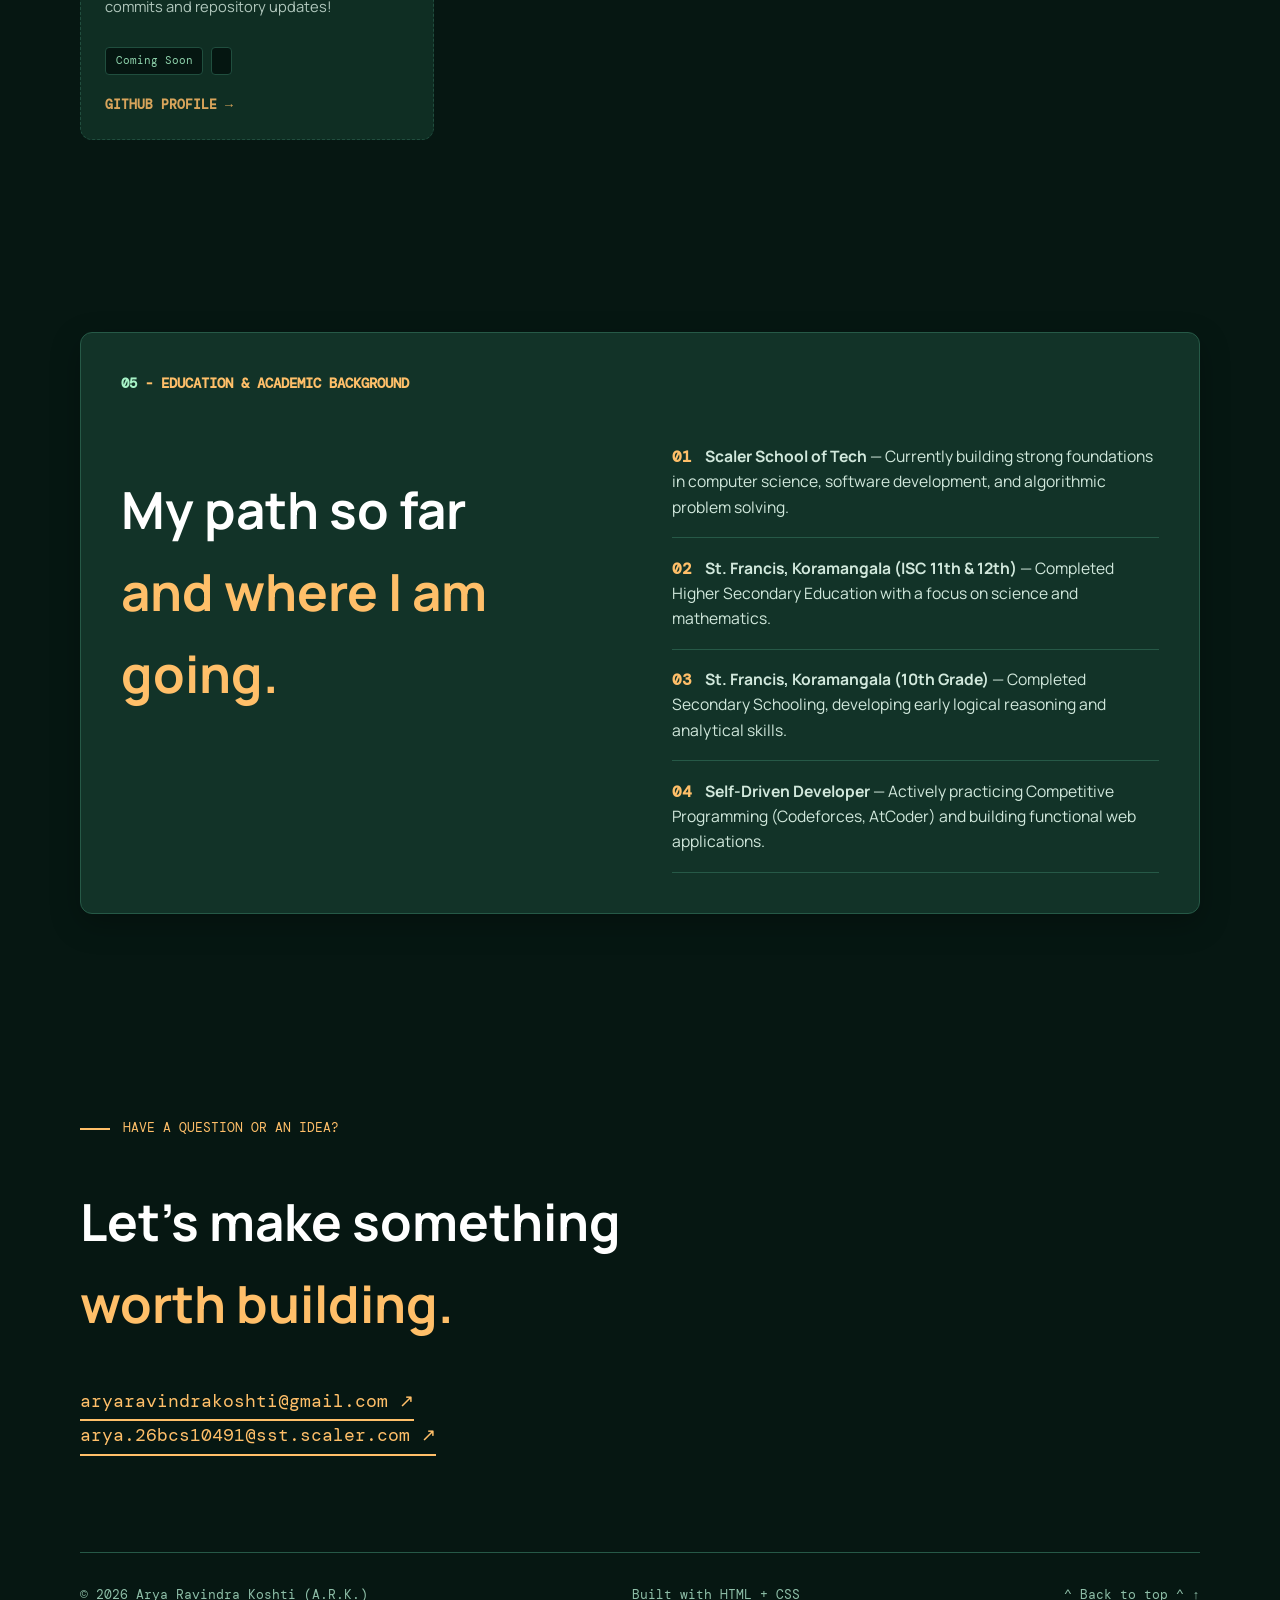
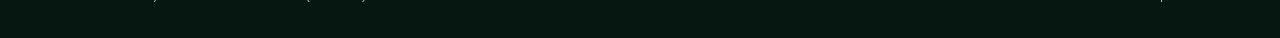
==== commit 384b923f: "Update index.html" ====
--- a/index.html
+++ b/index.html
@@ -38,6 +38,7 @@
                     <a class="text-link" href="#contact">Let's connect <span aria-hidden="true">&#8594;</span></a>
                 </div>
             </div>
+            <!--the card at the side-->
             <div class="hero-aside" aria-label="A short introduction">
                 <div class="hero-mark">ARK</div>
                 <p>Currently exploring</p>
@@ -81,7 +82,7 @@
             </div>
         </section>
 
-        <!-- NEW CODING PROFILES SECTION -->
+        <!--account cards-->
         <section class="projects section-shell section-spacing" id="profiles" aria-labelledby="profiles-title">
             <div class="section-label"><span>03</span> - <span>Coding &amp; Repositories</span></div>
             <div class="projects-heading">
@@ -89,7 +90,7 @@
                 <p>Direct links to my competitive programming handles and active GitHub repositories.</p>
             </div>
             <div class="project-grid">
-                <!-- Codeforces Card -->
+                <!--codeforces account-->
                 <article class="project-card">
                     <div class="project-visual visual-one">
                         <span class="visual-tag">Competitive</span>
@@ -103,11 +104,11 @@
                         <span class="project-arrow" aria-hidden="true">&#8599;</span>
                         <p class="project-description">My primary platform for practicing algorithms, timed contests, and problem solving.</p>
                         <div class="project-tools"><span>C++</span><span>Algorithms</span><span>Math</span></div>
-                        <a class="project-link" href="https://codeforces.com/profile/your_username" target="_blank" rel="noopener noreferrer">Visit Codeforces Profile &rarr;</a>
-                    </div>
-                </article>
-
-                <!-- AtCoder Card -->
+                        <a class="project-link" href="https://codeforces.com/profile/AryaRavindraKoshti" target="_blank" rel="noopener noreferrer">Visit Codeforces Profile &rarr;</a>
+                    </div>
+                </article>
+
+                <!-- At-coder account-->
                 <article class="project-card">
                     <div class="project-visual visual-two">
                         <span class="visual-tag">Competitive</span>
@@ -121,11 +122,11 @@
                         <span class="project-arrow" aria-hidden="true">&#8599;</span>
                         <p class="project-description">Algorithmic contests focusing on high-level mathematical and dynamic programming challenges.</p>
                         <div class="project-tools"><span>C++</span><span>DSA</span><span>Logic</span></div>
-                        <a class="project-link" href="https://atcoder.jp/users/your_username" target="_blank" rel="noopener noreferrer">Visit AtCoder Profile &rarr;</a>
-                    </div>
-                </article>
-
-                <!-- GitHub Main Card -->
+                        <a class="project-link" href="https://atcoder.jp/users/arya_r_k" target="_blank" rel="noopener noreferrer">Visit AtCoder Profile &rarr;</a>
+                    </div>
+                </article>
+
+                <!--github main account-->
                 <article class="project-card">
                     <div class="project-visual visual-three">
                         <span class="visual-tag">GitHub #1</span>
@@ -139,11 +140,11 @@
                         <span class="project-arrow" aria-hidden="true">&#8599;</span>
                         <p class="project-description">Main profile containing personal web applications, utility code, and open-source experiments.</p>
                         <div class="project-tools"><span>Git</span><span>Web Dev</span><span>Projects</span></div>
-                        <a class="project-link" href="https://github.com/your_username_1" target="_blank" rel="noopener noreferrer">Visit GitHub Profile &rarr;</a>
-                    </div>
-                </article>
-
-                <!-- GitHub Secondary Card -->
+                        <a class="project-link" href="https://github.com/AryaRK2007" target="_blank" rel="noopener noreferrer">Visit GitHub Profile &rarr;</a>
+                    </div>
+                </article>
+
+                <!-- github student account -->
                 <article class="project-card">
                     <div class="project-visual visual-one">
                         <span class="visual-tag">GitHub #2</span>
@@ -157,7 +158,7 @@
                         <span class="project-arrow" aria-hidden="true">&#8599;</span>
                         <p class="project-description">Secondary repository dedicated to coursework, DSA solutions, and structured practice builds.</p>
                         <div class="project-tools"><span>Git</span><span>Java</span><span>C++</span></div>
-                        <a class="project-link" href="https://github.com/your_username_2" target="_blank" rel="noopener noreferrer">Visit Secondary GitHub &rarr;</a>
+                        <a class="project-link" href="https://github.com/arya-r-k" target="_blank" rel="noopener noreferrer">Visit Secondary GitHub &rarr;</a>
                     </div>
                 </article>
             </div>
@@ -170,6 +171,7 @@
                 <p>Practical projects designed to sharpen my software craft and demonstrate problem solving through code.</p>
             </div>
             <div class="project-grid">
+                <!--card1-->
                 <article class="project-card project-card-featured">
                     <div class="project-visual visual-one">
                         <span class="visual-tag">01 / 03</span>
@@ -177,16 +179,18 @@
                     </div>
                     <div class="project-details">
                         <div>
-                            <p class="project-type">Portfolio project</p>
-                            <h3>Personal landing page</h3>
-                        </div>
-                        <span class="project-arrow" aria-hidden="true">&#8599;</span>
-                        <p class="project-description">A crisp portfolio experience designed to communicate my story, coding background, and work with a strong visual identity.</p>
-                        <div class="project-tools"><span>HTML</span><span>CSS</span><span>UI</span></div>
-                        <a class="project-link" href="#contact">Discuss this idea</a>
-                    </div>
-                </article>
-
+                            <p class="project-type">Web Application</p>
+                            <h3>Student Portal Assignment</h3>
+                        </div>
+                        <span class="project-arrow" aria-hidden="true">&#8599;</span>
+                        <p class="project-description">A structured web portal assignment built to manage student information, layout structure, and interactive components.</p>
+                        <div class="project-tools"><span>HTML</span><span>CSS</span><span>JavaScript</span></div>
+                        <a class="project-link" href="https://arya-r-k.github.io/Student-portal-assignment/" target="_blank" rel="noopener noreferrer">Live Demo Page &rarr;</a>
+                        <br>
+                        <a class="project-link" href="https://github.com/arya-r-k/Student-portal-assignment" target="_blank" rel="noopener noreferrer" style="color: var(--text-muted); font-size: 0.75rem;">View source Code (github) &#8599;</a>
+                    </div>
+                </article>
+                <<!--card2-->
                 <article class="project-card">
                     <div class="project-visual visual-two">
                         <span class="visual-tag">02 / 03</span>
@@ -194,36 +198,37 @@
                     </div>
                     <div class="project-details">
                         <div>
-                            <p class="project-type">Learning dashboard</p>
-                            <h3>Study tracker</h3>
-                        </div>
-                        <span class="project-arrow" aria-hidden="true">&#8599;</span>
-                        <p class="project-description">A productivity dashboard for tracking daily goals, programming lessons, and progress across DSA topics.</p>
-                        <div class="project-tools"><span>HTML/CSS</span><span>Java/C++</span><span>Programming</span></div>
-                        <a class="project-link" href="#contact">Discuss this idea</a>
-                    </div>
-                </article>
-
-                <article class="project-card">
+                            <p class="project-type">Interactive Web Project</p>
+                            <h3>Flexbox Game Assignment</h3>
+                        </div>
+                        <span class="project-arrow" aria-hidden="true">&#8599;</span>
+                        <p class="project-description">A CSS layout game designed to practice CSS Flexbox alignment, direction, and positioning rules.</p>
+                        <div class="project-tools"><span>HTML</span><span>CSS Flexbox</span><span>JS</span></div>
+                        <a class="project-link" href="https://arya-r-k.github.io/flex-box-game-assignment/" target="_blank" rel="noopener noreferrer">Go to the Game &rarr;</a>
+                        <br>
+                        <a class="project-link" href="https://github.com/arya-r-k/flex-box-game-assignment/" target="_blank" rel="noopener noreferrer" style="color: var(--text-muted); font-size: 0.75rem;">View Source Code (github) &#8599;</a>
+                    </div>
+                </article>
+                <!--card3-->
+                <article class="project-card" style="border-style: dashed; opacity: 0.85;">
                     <div class="project-visual visual-three">
                         <span class="visual-tag">03 / 03</span>
-                        <span class="visual-symbol">#</span>
-                    </div>
-                    <div class="project-details">
-                        <div>
-                            <p class="project-type">Problem-solving log</p>
-                            <h3>Progress board</h3>
-                        </div>
-                        <span class="project-arrow" aria-hidden="true">&#8599;</span>
-                        <p class="project-description">A focused tracker for algorithm practice, problem patterns, and contest milestone wins.</p>
-                        <div class="project-tools"><span>HTML</span><span>CSS</span><span>DSA</span></div>
-                        <a class="project-link" href="#contact">Discuss this idea</a>
-                    </div>
-                </article>
-            </div>
-        </section>
-
-        <!-- UPDATED EDUCATION SECTION -->
+                        <span class="visual-symbol">+</span>
+                    </div>
+                    <div class="project-details">
+                        <div>
+                            <p class="project-type" style="color: var(--accent-mint);">In Development</p>
+                            <h3>Building Something New</h3>
+                        </div>
+                        <span class="project-arrow" aria-hidden="true">&#8505;</span>
+                        <p class="project-description">A new project is currently underway. Check back soon or visit my GitHub to see active commits and repository updates!</p>
+                        <div class="project-tools"><span>Coming Soon</span><span><!--tools used--></span></div>
+                        <a class="project-link" href="https://github.com/arya-r-k" target="_blank" rel="noopener noreferrer">GitHub Profile &rarr;</a>
+                    </div>
+                </article>
+            </div>
+        </section>
+        <!--education card-->
         <section class="now-section section-shell section-spacing" id="education" aria-labelledby="education-title">
             <div class="now-card">
                 <div class="section-label"><span>05</span> - <span>Education &amp; Academic Background</span></div>
@@ -247,7 +252,7 @@
             <a class="contact-link" href="mailto:arya.26bcs10491@sst.scaler.com">arya.26bcs10491@sst.scaler.com <span aria-hidden="true">&#8599;</span></a>
         </section>
     </main>
-
+    <!--fotter-->
     <footer class="site-footer section-shell">
         <span>&copy; 2026 Arya Ravindra Koshti (A.R.K.)</span><span>Built with HTML + CSS</span><a href="#top">^ Back to top ^ &#8593;</a>
     </footer>
--- a/styles.css
+++ b/styles.css
@@ -17,7 +17,7 @@
     --font-mono: "DM Mono", monospace;
 }
 
-/*GLOBAL SETTINGS AND ANIMATIONS*/
+/*GLOBAL SETTINGS*/
 * {
     box-sizing: border-box;
 }
@@ -38,7 +38,6 @@
 header,
 footer {
     position: relative;
-    z-index: 1;
 }
 
 /* links and text hover effects*/
@@ -52,17 +51,6 @@
     color: var(--accent-gold);
 }
 
-@keyframes fadeInUp {
-    from {
-        opacity: 0;
-        transform: translateY(24px);
-    }
-    to {
-        opacity: 1;
-        transform: translateY(0);
-    }
-}
-
 @keyframes pulse {
     0%, 100% { 
         transform: scale(1); 
@@ -74,19 +62,6 @@
     }
 }
 
-/*scroll animations*/
-@supports (animation-timeline: view()) {
-    .about-grid,
-    .skills-grid,
-    .project-grid,
-    .now-card,
-    .contact {
-        animation: fadeInUp 0.8s ease-out forwards;
-        animation-timeline: view();
-        animation-range: entry 0% cover 30%;
-    }
-}
-
 .section-shell,
 .nav-shell {
     width: min(1120px, calc(100% - 64px));
@@ -102,7 +77,6 @@
 .site-header {
     position: sticky;
     top: 0;
-    z-index: 40;
     background-color: rgba(6, 23, 18, 0.92);
     border-bottom: 1px solid var(--border-color);
     backdrop-filter: blur(10px);
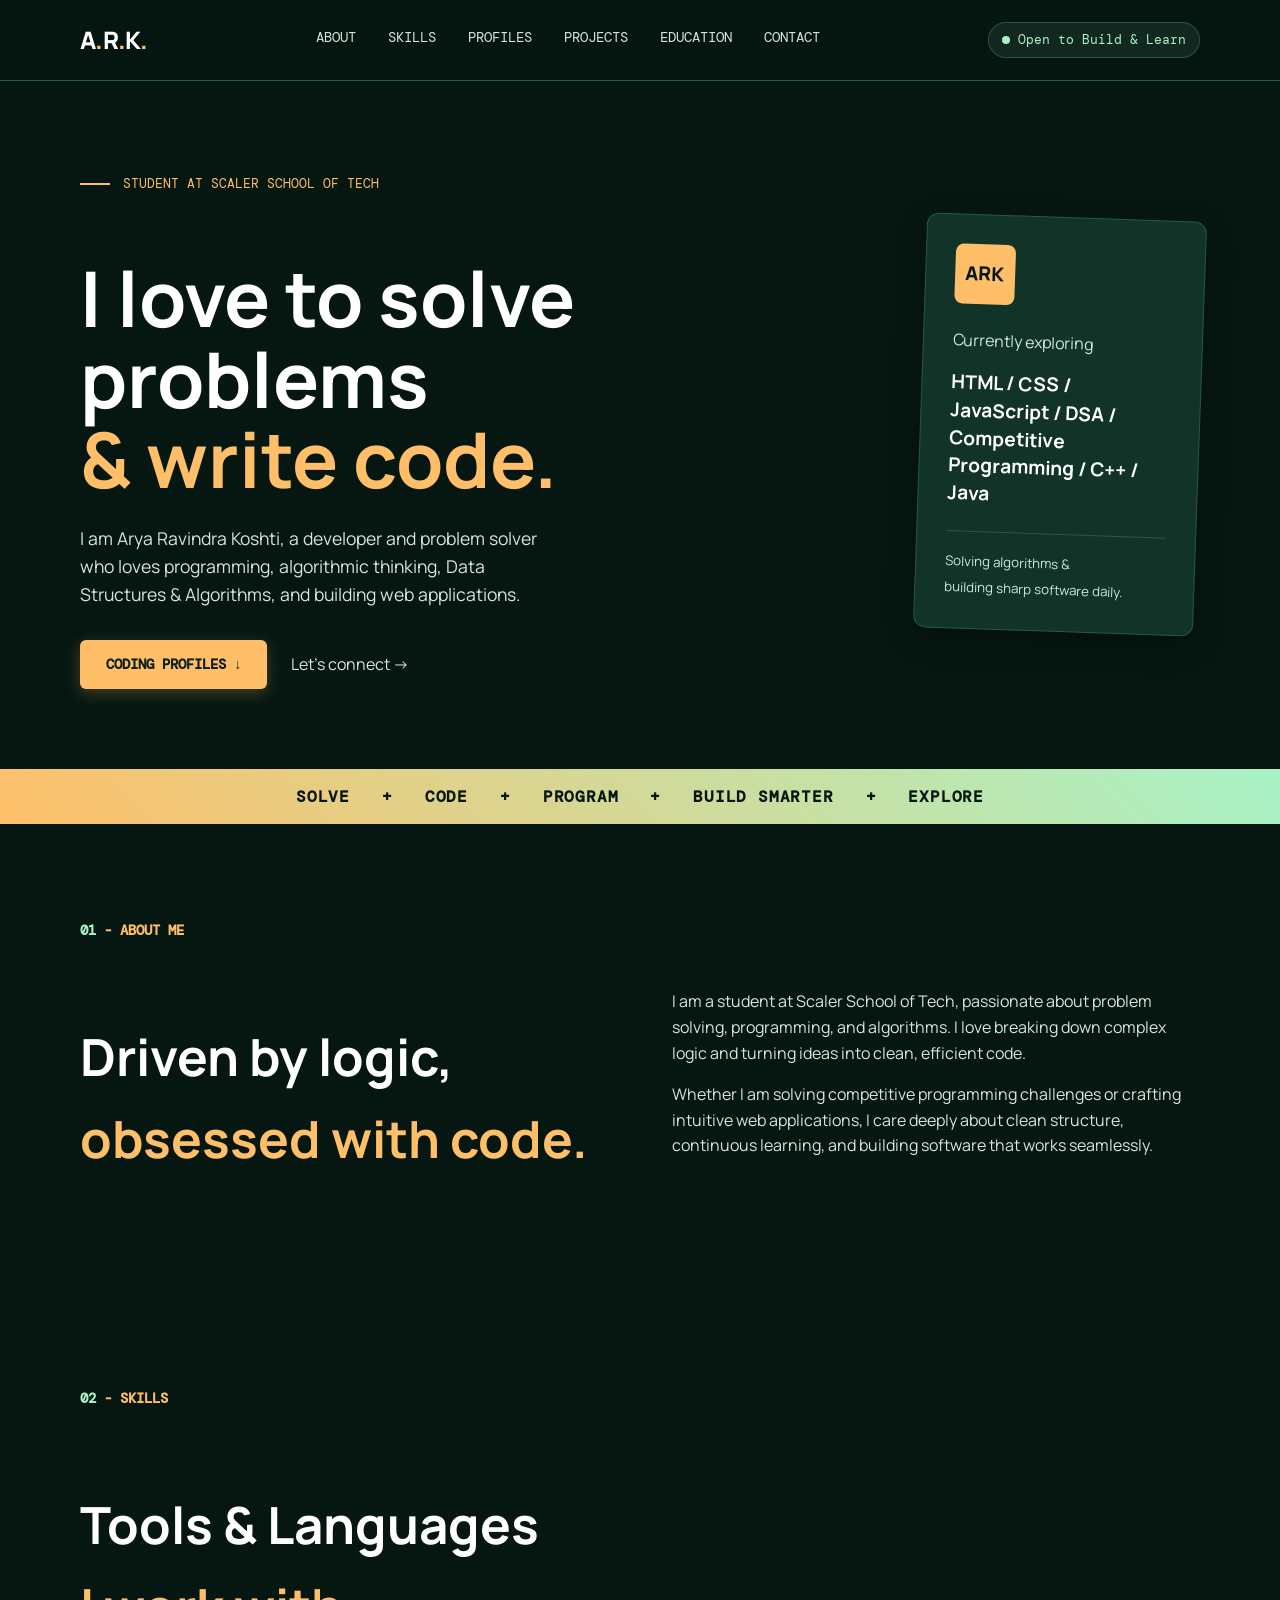
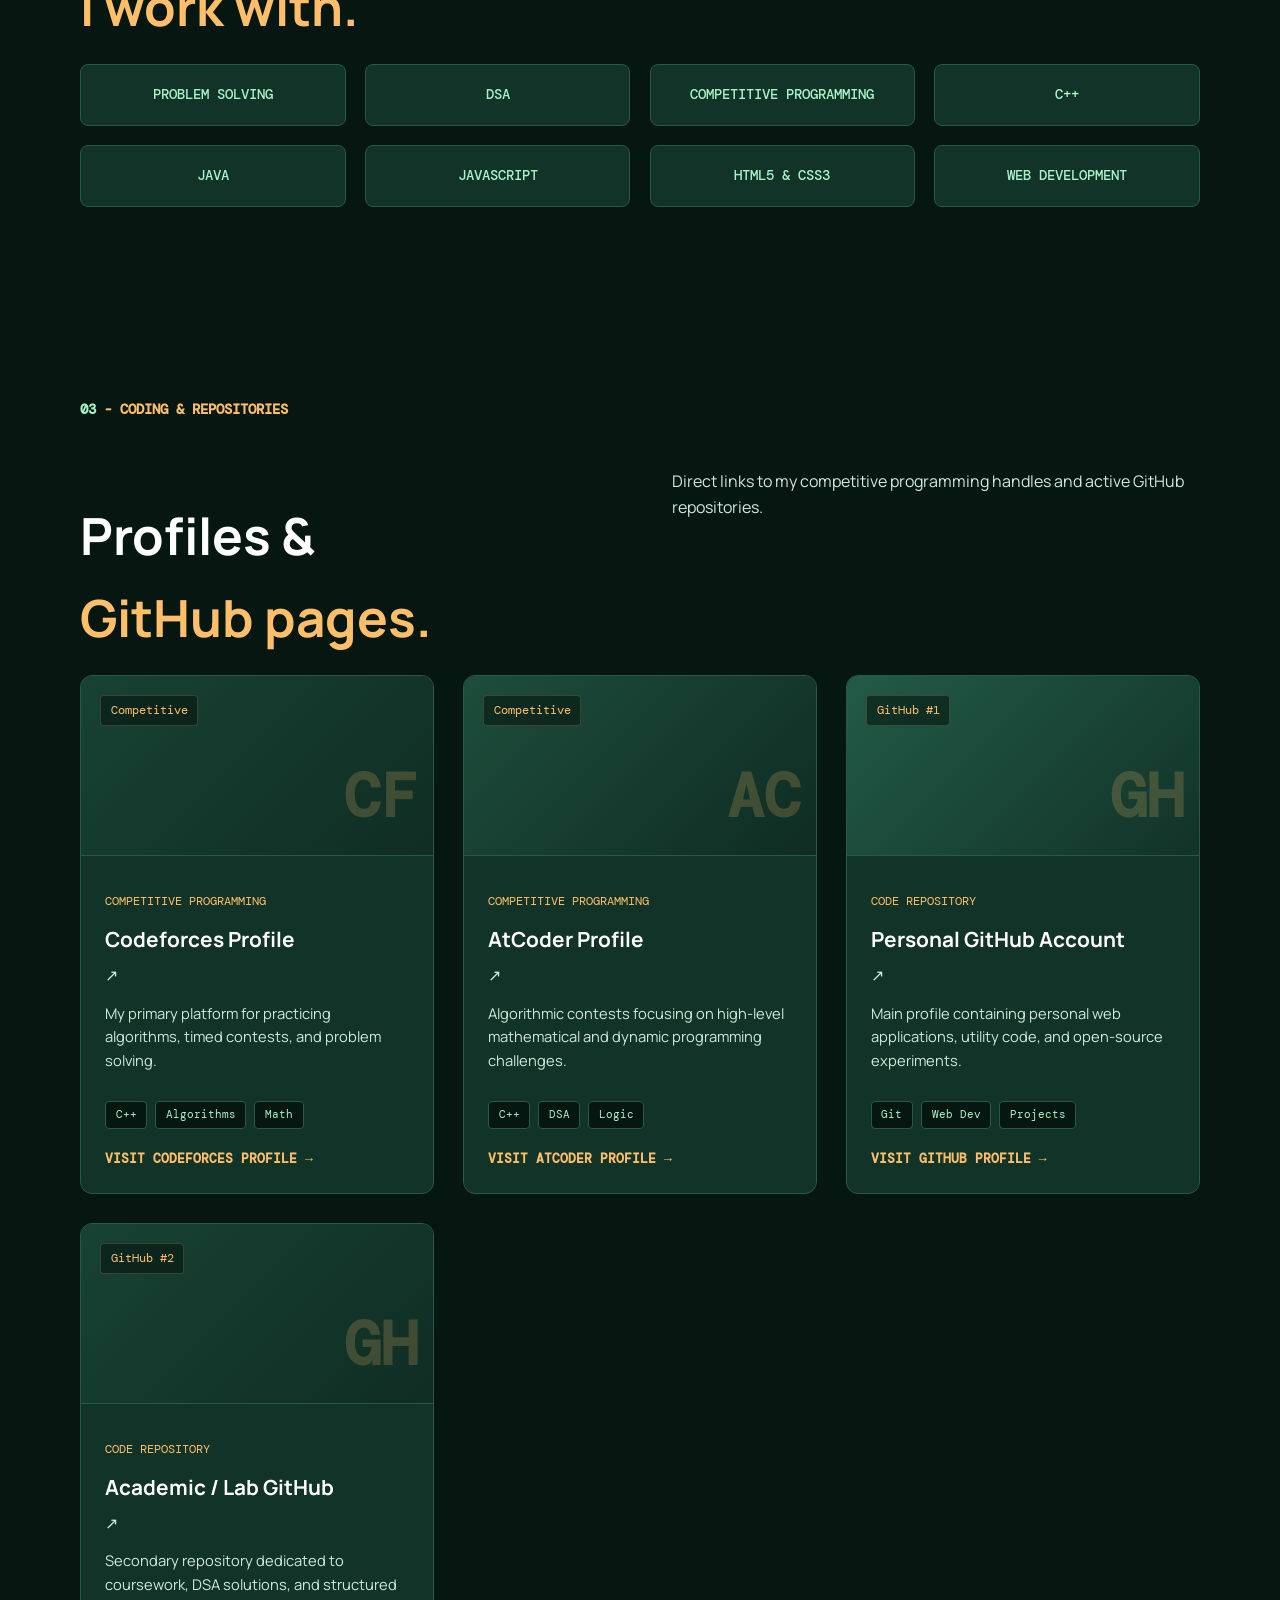
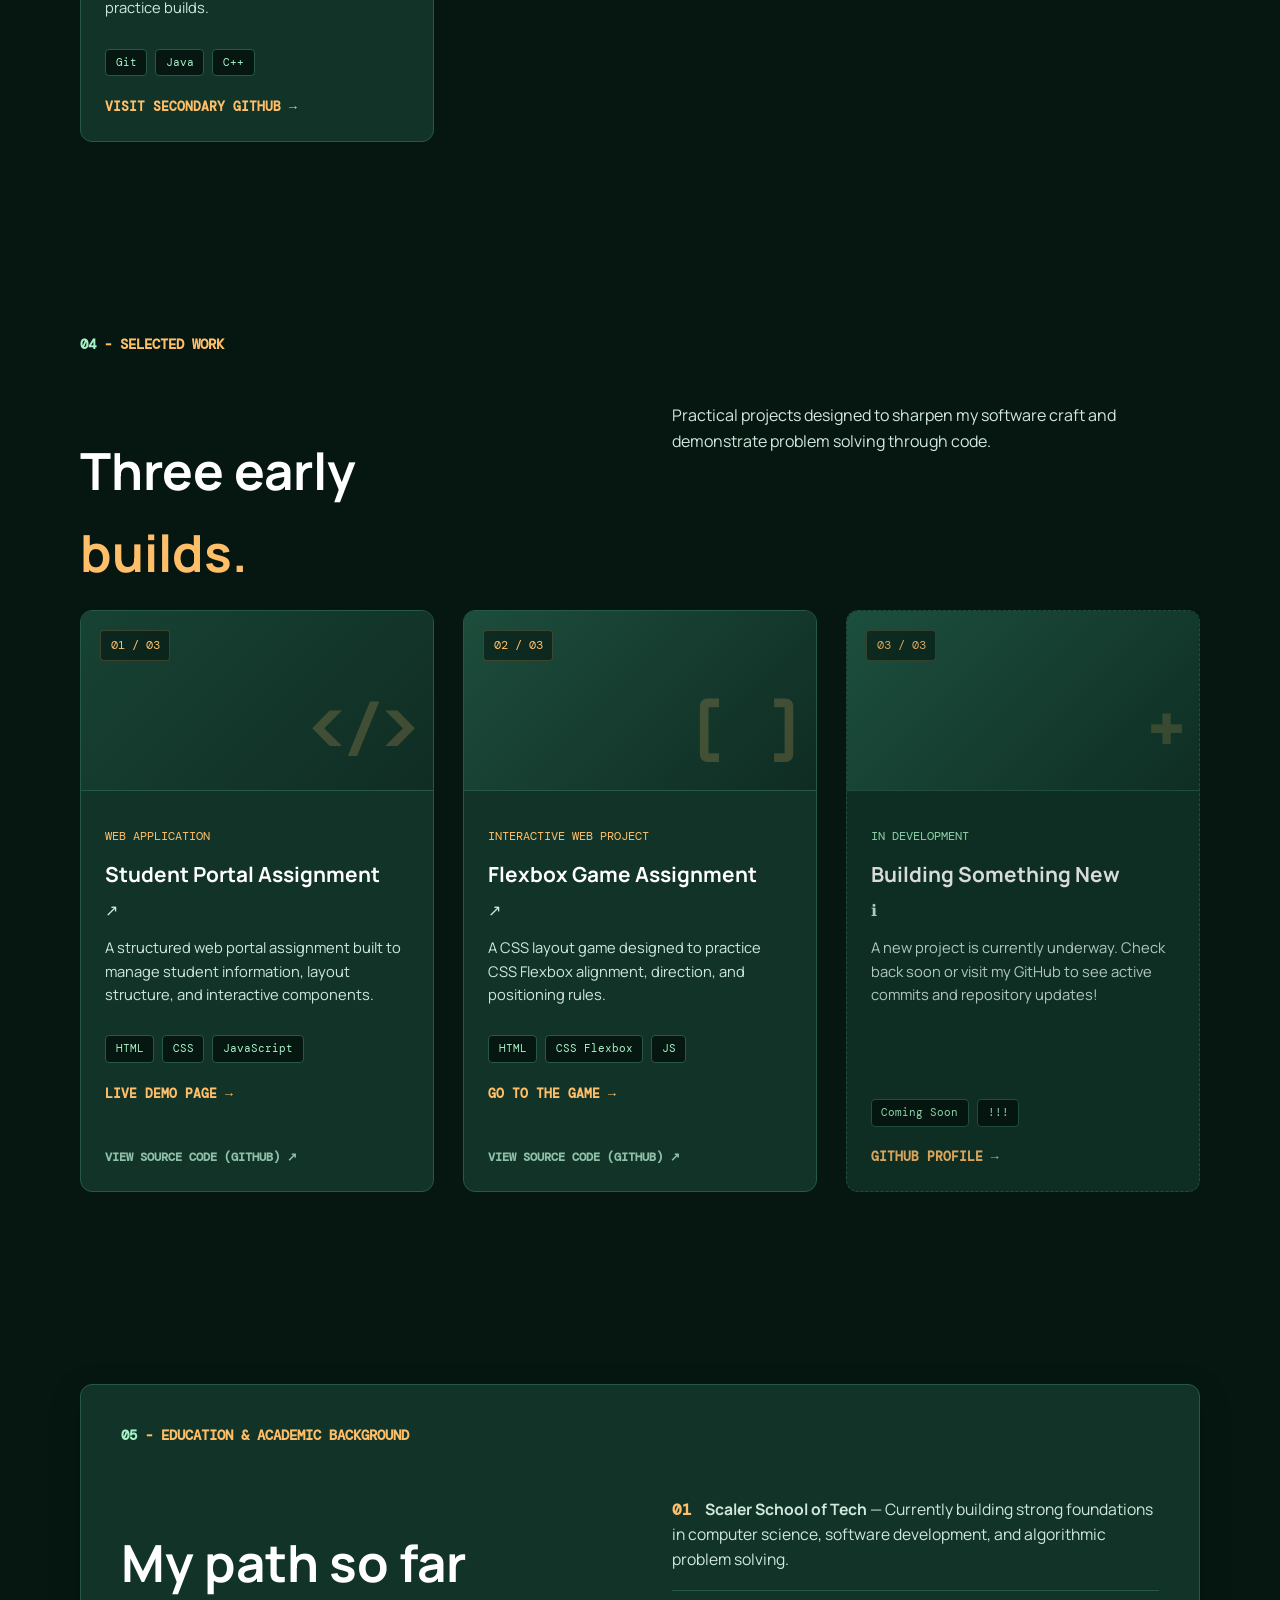
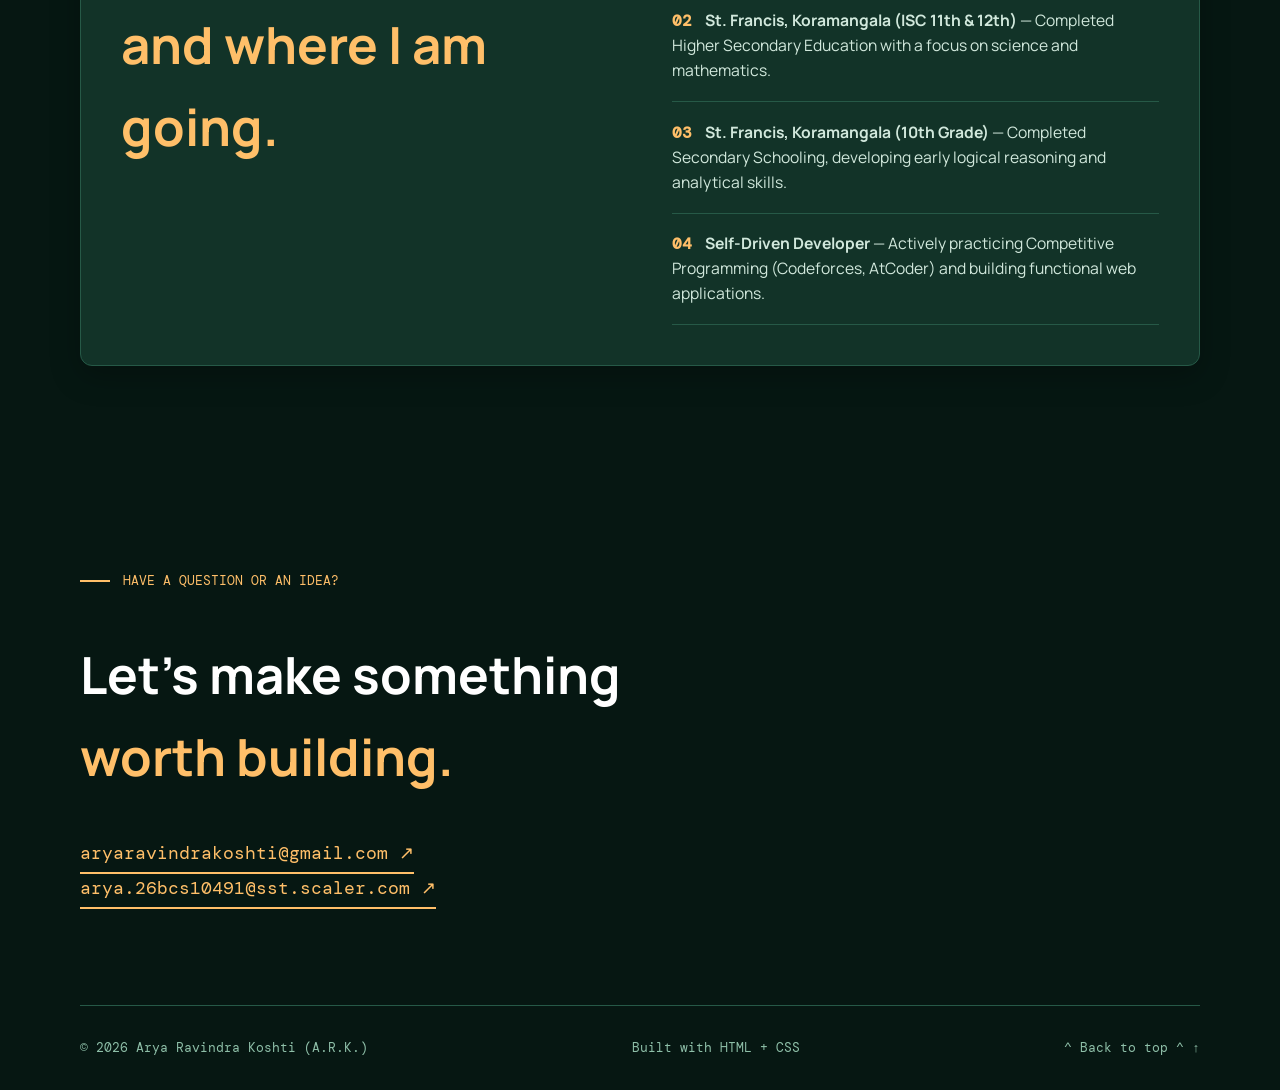
==== commit 0f126080: "Update index.html" ====
--- a/index.html
+++ b/index.html
@@ -190,7 +190,7 @@
                         <a class="project-link" href="https://github.com/arya-r-k/Student-portal-assignment" target="_blank" rel="noopener noreferrer" style="color: var(--text-muted); font-size: 0.75rem;">View source Code (github) &#8599;</a>
                     </div>
                 </article>
-                <<!--card2-->
+                <!--card2-->
                 <article class="project-card">
                     <div class="project-visual visual-two">
                         <span class="visual-tag">02 / 03</span>
@@ -222,7 +222,7 @@
                         </div>
                         <span class="project-arrow" aria-hidden="true">&#8505;</span>
                         <p class="project-description">A new project is currently underway. Check back soon or visit my GitHub to see active commits and repository updates!</p>
-                        <div class="project-tools"><span>Coming Soon</span><span><!--tools used--></span></div>
+                        <div class="project-tools"><span>Coming Soon</span><span>!!!<!--tools used--></span></div>
                         <a class="project-link" href="https://github.com/arya-r-k" target="_blank" rel="noopener noreferrer">GitHub Profile &rarr;</a>
                     </div>
                 </article>
